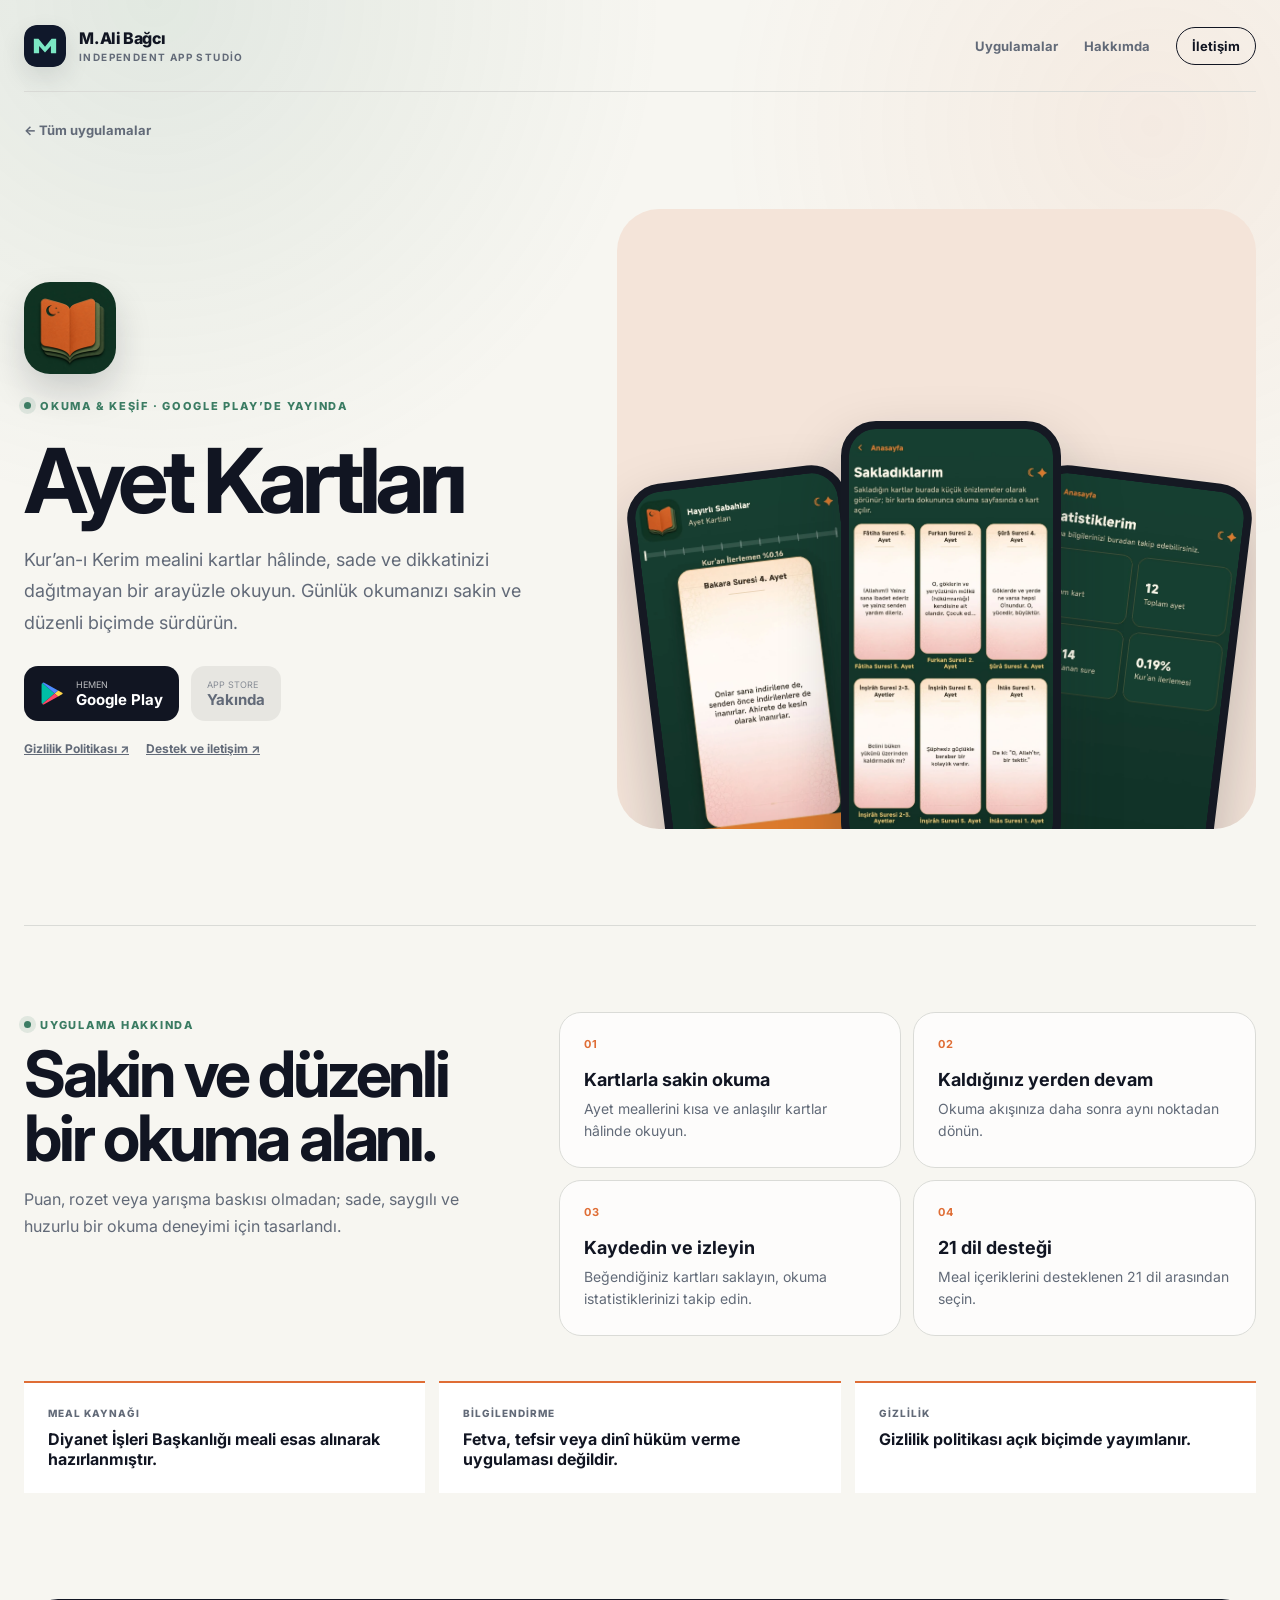
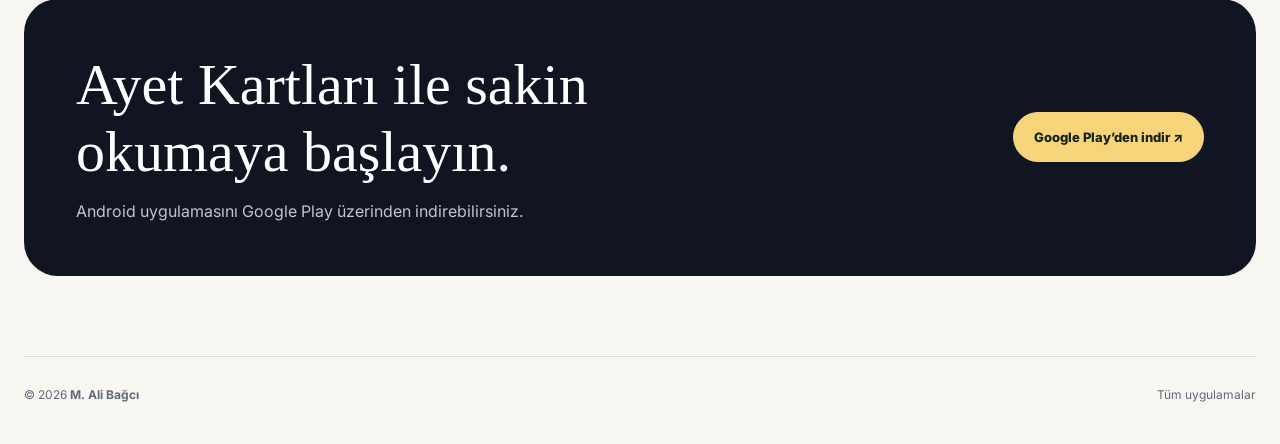
==== ayet-kartlari/index.html @ 19432510 "fix: display dream showcase as full-width panel" ====
<!doctype html>
<html lang="tr">
<head>
  <meta charset="utf-8">
  <meta name="viewport" content="width=device-width,initial-scale=1">
  <title>Ayet Kartları — M. Ali Bağcı</title>
  <meta name="description" content="Kur’an-ı Kerim mealini sade kartlarla okuyun; kaldığınız yerden devam edin, kartları kaydedin ve okuma istatistiklerinizi takip edin.">
  <meta name="theme-color" content="#f7f6f1">
  <link rel="canonical" href="https://malibag.github.io/ayet-kartlari/">
  <meta property="og:type" content="website"><meta property="og:locale" content="tr_TR">
  <meta property="og:title" content="Ayet Kartları — M. Ali Bağcı"><meta property="og:description" content="Kur’an-ı Kerim mealini sade kartlarla okuyun; kaldığınız yerden devam edin, kartları kaydedin ve okuma istatistiklerinizi takip edin.">
  <meta property="og:url" content="https://malibag.github.io/ayet-kartlari/"><meta property="og:image" content="https://malibag.github.io/assets/social/ayet-kartlari.jpg">
  <meta name="twitter:card" content="summary_large_image"><meta name="twitter:title" content="Ayet Kartları — M. Ali Bağcı">
  <meta name="twitter:description" content="Kur’an-ı Kerim mealini sade kartlarla okuyun; kaldığınız yerden devam edin, kartları kaydedin ve okuma istatistiklerinizi takip edin."><meta name="twitter:image" content="https://malibag.github.io/assets/social/ayet-kartlari.jpg">
  <link rel="icon" href="../assets/mark.svg" type="image/svg+xml">
  <link rel="preconnect" href="https://fonts.googleapis.com"><link rel="preconnect" href="https://fonts.gstatic.com" crossorigin>
  <link href="https://fonts.googleapis.com/css2?family=Inter:wght@400;500;600;700;800&display=swap" rel="stylesheet"><link rel="stylesheet" href="../style.css?v=3">
  <script type="application/ld+json">{"@context":"https://schema.org","@type":"SoftwareApplication","name":"Ayet Kartları","description":"Kur’an-ı Kerim mealini sade kartlarla okuyun; kaldığınız yerden devam edin, kartları kaydedin ve okuma istatistiklerinizi takip edin.","applicationCategory":"MobileApplication","operatingSystem":"Android","url":"https://malibag.github.io/ayet-kartlari/","image":"https://malibag.github.io/assets/social/ayet-kartlari.jpg","author":{"@type":"Person","name":"M. Ali Bağcı","email":"bagcimuhammetali@gmail.com"}}</script>
</head>
<body>
  <div class="shell">
    <header class="site-header"><a class="brand" href="../"><img src="../assets/mark.svg" alt="" width="42" height="42"><span>M. Ali Bağcı<small>Independent App Studio</small></span></a><nav class="site-nav" aria-label="Ana menü"><a href="../#uygulamalar">Uygulamalar</a><a href="../#hakkimda">Hakkımda</a><a class="nav-contact" href="mailto:bagcimuhammetali@gmail.com">İletişim</a></nav></header>
    <main class="detail-main">
      <a class="back-link" href="../">← Tüm uygulamalar</a>
      <section class="detail-hero" style="--accent:#df6d35">
        <div class="detail-copy-block">
          <img class="detail-icon" src="../assets/icons/ayet-kartlari.png" alt="Ayet Kartları uygulama simgesi" width="92" height="92">
          <span class="eyebrow" style="margin-top:25px">Okuma &amp; keşif · Google Play’de yayında</span>
          <h1>Ayet Kartları</h1><p class="detail-lead">Kur’an-ı Kerim mealini kartlar hâlinde, sade ve dikkatinizi dağıtmayan bir arayüzle okuyun. Günlük okumanızı sakin ve düzenli biçimde sürdürün.</p>
          <div class="store-row"><a class="store-badge" href="https://play.google.com/store/apps/details?id=com.ayetkartlari.app" target="_blank" rel="noopener" aria-label="Ayet Kartları uygulamasını Google Play’den indirin"><svg viewBox="0 0 32 32" aria-hidden="true"><path fill="#00bfa5" d="M3 2.7 18.7 16 3 29.3c-.6-.5-1-1.3-1-2.2V4.9c0-.9.4-1.7 1-2.2Z"/><path fill="#ffd44b" d="m18.7 16 4.5-3.8 5.1 2.9c1 .6 1 1.3 0 1.8l-5.1 2.9-4.5-3.8Z"/><path fill="#ff4867" d="M3 29.3 18.7 16l4.5 3.8L5.4 29.9c-.8.5-1.7.2-2.4-.6Z"/><path fill="#4e8cff" d="M3 2.7c.7-.8 1.6-1.1 2.4-.6l17.8 10.1-4.5 3.8L3 2.7Z"/></svg><span><small>HEMEN</small><strong>Google Play</strong></span></a><span class="store-badge disabled"><span><small>APP STORE</small><strong>Yakında</strong></span></span></div>
          <div class="detail-links"><a href="https://malibag.github.io/ayet-kartlari-gizlilik/">Gizlilik Politikası ↗</a><a href="mailto:bagcimuhammetali@gmail.com?subject=Ayet Kartları">Destek ve iletişim ↗</a></div>
        </div>
        <div class="detail-gallery" aria-label="Ayet Kartları uygulama ekranları"><figure class="phone"><img src="../assets/screenshots/ayet-kartlari/ana-sayfa.webp" alt="Ayet kartlarını keşfedin" width="610" height="1210" loading="eager"></figure><figure class="phone"><img src="../assets/screenshots/ayet-kartlari/sakladiklarim.webp" alt="Önemli kartları saklayın" width="610" height="1210" loading="lazy"></figure><figure class="phone"><img src="../assets/screenshots/ayet-kartlari/istatistiklerim.webp" alt="Okuma ilerlemenizi görün" width="610" height="1210" loading="lazy"></figure></div>
      </section>
      <section class="detail-section" style="--accent:#df6d35">
        <div class="detail-intro"><div><span class="eyebrow">Uygulama hakkında</span><h2>Sakin ve düzenli bir okuma alanı.</h2><p>Puan, rozet veya yarışma baskısı olmadan; sade, saygılı ve huzurlu bir okuma deneyimi için tasarlandı.</p></div><div class="feature-list"><article class="feature-item"><b>01</b><strong>Kartlarla sakin okuma</strong><p>Ayet meallerini kısa ve anlaşılır kartlar hâlinde okuyun.</p></article><article class="feature-item"><b>02</b><strong>Kaldığınız yerden devam</strong><p>Okuma akışınıza daha sonra aynı noktadan dönün.</p></article><article class="feature-item"><b>03</b><strong>Kaydedin ve izleyin</strong><p>Beğendiğiniz kartları saklayın, okuma istatistiklerinizi takip edin.</p></article><article class="feature-item"><b>04</b><strong>21 dil desteği</strong><p>Meal içeriklerini desteklenen 21 dil arasından seçin.</p></article></div></div>
        <div class="trust-grid"><article class="trust-card"><span>Meal kaynağı</span><strong>Diyanet İşleri Başkanlığı meali esas alınarak hazırlanmıştır.</strong></article><article class="trust-card"><span>Bilgilendirme</span><strong>Fetva, tefsir veya dinî hüküm verme uygulaması değildir.</strong></article><article class="trust-card"><span>Gizlilik</span><strong>Gizlilik politikası açık biçimde yayımlanır.</strong></article></div>
      </section>
      <section class="final-cta"><div><h2>Ayet Kartları ile sakin okumaya başlayın.</h2><p>Android uygulamasını Google Play üzerinden indirebilirsiniz.</p></div><a class="button light" href="https://play.google.com/store/apps/details?id=com.ayetkartlari.app" target="_blank" rel="noopener">Google Play’den indir ↗</a></section>
    </main>
    <footer class="footer"><span>© 2026 <strong>M. Ali Bağcı</strong></span><a href="../">Tüm uygulamalar</a></footer>
  </div>
</body>
</html>
---- style.css ----
:root {
  color-scheme: light;
  --ink: #111522;
  --muted: #626a78;
  --paper: #f7f6f1;
  --white: #fff;
  --line: #dadbd7;
  --mint: #3b7c63;
  --mint-soft: #e6f2ec;
  --orange: #df6d35;
  --shadow: 0 20px 55px rgba(23, 29, 40, .10);
}
* { box-sizing: border-box; }
html { scroll-behavior: smooth; }
body { margin: 0; min-height: 100vh; color: var(--ink); background: var(--paper); font-family: Inter, "Segoe UI", system-ui, sans-serif; }
body::before { content: ""; position: fixed; inset: 0; z-index: -2; pointer-events: none; background: radial-gradient(circle at 12% 0%, rgba(59,124,99,.11), transparent 32rem), radial-gradient(circle at 90% 14%, rgba(223,109,53,.08), transparent 27rem); }
a { color: inherit; }
img { max-width: 100%; display: block; }
.shell { width: min(1240px, calc(100% - 48px)); margin-inline: auto; }
.site-header { min-height: 92px; display: flex; align-items: center; justify-content: space-between; gap: 24px; border-bottom: 1px solid var(--line); }
.brand { display: inline-flex; align-items: center; gap: 13px; text-decoration: none; font-weight: 800; letter-spacing: -.025em; }
.brand img { width: 42px; height: 42px; border-radius: 13px; box-shadow: 0 10px 24px rgba(38,46,56,.12); }
.brand small { display: block; margin-top: 3px; color: var(--muted); font-size: 10px; font-weight: 700; letter-spacing: .14em; text-transform: uppercase; }
.site-nav { display: flex; align-items: center; gap: 26px; font-size: 13px; font-weight: 700; }
.site-nav a { color: var(--muted); text-decoration: none; transition: color .2s ease; }
.site-nav a:hover, .site-nav a:focus-visible { color: var(--ink); }
.nav-contact { padding: 10px 15px; color: var(--ink) !important; border: 1px solid var(--ink); border-radius: 999px; }
.eyebrow { display: inline-flex; align-items: center; gap: 9px; color: var(--mint); font-size: 11px; font-weight: 800; letter-spacing: .16em; text-transform: uppercase; }
.eyebrow::before { content: ""; width: 7px; height: 7px; border-radius: 50%; background: currentColor; box-shadow: 0 0 0 5px color-mix(in srgb, currentColor 12%, transparent); }
.hero { display: grid; grid-template-columns: 1fr .92fr; align-items: center; gap: 72px; padding: 88px 0 96px; }
.hero h1 { margin: 22px 0 24px; max-width: 760px; font-size: clamp(49px, 6.7vw, 92px); line-height: .96; letter-spacing: -.065em; }
.serif { font-family: Georgia, "Times New Roman", serif; font-weight: 400; font-style: italic; color: var(--mint); }
.hero-copy { max-width: 630px; margin: 0; color: var(--muted); font-size: clamp(17px, 1.65vw, 21px); line-height: 1.7; }
.hero-actions { display: flex; align-items: center; flex-wrap: wrap; gap: 13px; margin-top: 32px; }
.button { display: inline-flex; align-items: center; justify-content: center; gap: 9px; min-height: 50px; padding: 0 20px; border: 1px solid var(--ink); border-radius: 999px; background: var(--ink); color: #fff; text-decoration: none; font-size: 13px; font-weight: 800; transition: transform .2s ease, box-shadow .2s ease, background .2s ease; }
.button:hover { transform: translateY(-2px); box-shadow: 0 12px 25px rgba(17,21,34,.18); }
.button.secondary { background: transparent; color: var(--ink); }
.button.light { background: #f5d47a; color: #152218; border-color: #f5d47a; }
.hero-feature { position: relative; min-height: 580px; border-radius: 46px; overflow: hidden; background: linear-gradient(145deg, #f1e7d8, #dcebe3); box-shadow: var(--shadow); text-decoration: none; }
.feature-copy { position: absolute; inset: 34px 36px auto; z-index: 3; }
.feature-copy span { color: var(--orange); font-size: 11px; font-weight: 800; letter-spacing: .15em; text-transform: uppercase; }
.feature-copy strong { display: block; margin-top: 8px; font-family: Georgia, serif; font-size: 30px; font-weight: 400; }
.phone { position: absolute; margin: 0; overflow: hidden; border: 8px solid #151923; border-radius: 35px; background: #151923; box-shadow: 0 28px 60px rgba(18,26,32,.25); }
.phone img { width: 100%; height: 100%; object-fit: cover; border-radius: 26px; }
.hero-feature .phone.primary { width: 250px; aspect-ratio: 921 / 1829; right: 34px; bottom: -64px; transform: rotate(4deg); z-index: 2; }
.hero-feature .phone.secondary { width: 205px; aspect-ratio: 921 / 1829; left: 38px; bottom: -95px; transform: rotate(-6deg); opacity: .94; }
.section { padding: 92px 0; }
.section-head { display: grid; grid-template-columns: 1fr .8fr; align-items: end; gap: 50px; margin-bottom: 36px; }
.section-head h2 { margin: 10px 0 0; font-size: clamp(39px, 5vw, 65px); line-height: 1; letter-spacing: -.055em; }
.section-head p { margin: 0; color: var(--muted); line-height: 1.7; }
.app-grid { display: grid; grid-template-columns: repeat(2, minmax(0, 1fr)); gap: 22px; }
.app-card { --accent: var(--mint); position: relative; min-height: 440px; padding: 30px; overflow: hidden; border: 1px solid var(--line); border-radius: 32px; background: rgba(255,255,255,.78); box-shadow: 0 12px 34px rgba(23,29,40,.06); text-decoration: none; transition: transform .25s ease, box-shadow .25s ease, border-color .25s ease; }
.app-card:hover { transform: translateY(-5px); border-color: color-mix(in srgb, var(--accent) 42%, var(--line)); box-shadow: var(--shadow); }
.card-top { display: flex; justify-content: space-between; align-items: flex-start; gap: 18px; position: relative; z-index: 2; }
.card-icon { width: 78px; height: 78px; border-radius: 22px; object-fit: cover; box-shadow: 0 13px 28px rgba(25,32,42,.17); }
.status { display: inline-flex; align-items: center; gap: 7px; padding: 8px 11px; border: 1px solid var(--line); border-radius: 999px; color: var(--muted); background: rgba(255,255,255,.78); font-size: 10px; font-weight: 800; letter-spacing: .09em; text-transform: uppercase; }
.status::before { content: ""; width: 6px; height: 6px; border-radius: 50%; background: #4a9b72; }
.status.soon::before { background: #cc9c3c; box-shadow: 0 0 0 4px rgba(204,156,60,.12); }
.app-card h3 { position: relative; z-index: 2; max-width: 410px; margin: 30px 0 11px; font-size: clamp(29px, 3.2vw, 42px); line-height: 1.02; letter-spacing: -.045em; }
.app-card p { position: relative; z-index: 2; max-width: 430px; margin: 0; color: var(--muted); line-height: 1.65; }
.card-link { position: absolute; left: 30px; bottom: 29px; z-index: 3; font-size: 12px; font-weight: 800; letter-spacing: .08em; text-transform: uppercase; }
.card-visual { position: absolute; right: -28px; bottom: -70px; width: 220px; aspect-ratio: 610 / 1210; overflow: hidden; border: 7px solid #171b24; border-radius: 31px; background: #171b24; transform: rotate(4deg); box-shadow: 0 23px 43px rgba(22,27,37,.22); }
.card-visual img { width: 100%; height: 100%; object-fit: cover; border-radius: 23px; }
.card-english { --accent: #6283dd; background: linear-gradient(145deg, #f4f6ff, #fff); }
.card-ehliyet { --accent: #e26d2f; background: linear-gradient(145deg, #fff8ef, #fff); }
.card-kpss { --accent: #b48a3c; background: linear-gradient(145deg, #fbf7ec, #fff); }
.ruya-feature { position: relative; display: block; min-height: 650px; margin-top: 22px; padding: 42px; overflow: hidden; border-radius: 38px; color: #f7eedb; background: radial-gradient(circle at 82% 22%, rgba(205,163,80,.15), transparent 28rem), #081b12; box-shadow: 0 25px 70px rgba(9,25,17,.24); text-decoration: none; }
.ruya-feature::before { content: ""; position: absolute; inset: 18px; border: 1px solid rgba(213,178,105,.25); border-radius: 28px; pointer-events: none; }
.ruya-copy { position: relative; z-index: 3; max-width: 570px; }
.ruya-copy .eyebrow { color: #dfbc70; }
.ruya-copy h3 { margin: 24px 0 18px; font-family: Georgia, serif; font-size: clamp(45px, 6vw, 76px); font-weight: 400; line-height: .95; letter-spacing: -.045em; }
.ruya-copy p { color: #c8c4b9; font-size: 18px; line-height: 1.7; }
.ruya-copy .status { margin: 8px 0 24px; color: #e7d7b8; border-color: rgba(224,188,112,.28); background: rgba(255,255,255,.04); }
.ruya-phones { position: absolute; inset: auto 30px -115px auto; width: 48%; height: 590px; }
.ruya-phones .phone { width: 230px; aspect-ratio: 610 / 1210; border-color: #caa759; background: #0a1710; }
.ruya-phones .one { right: 0; bottom: 0; transform: rotate(4deg); z-index: 2; }
.ruya-phones .two { right: 185px; bottom: -30px; transform: rotate(-5deg); }
.studio { display: grid; grid-template-columns: 1.1fr .9fr; gap: 70px; align-items: center; margin: 92px 0; padding: 58px; border-top: 1px solid var(--line); border-bottom: 1px solid var(--line); }
.studio h2 { margin: 12px 0 18px; font-size: clamp(38px, 5vw, 63px); line-height: 1; letter-spacing: -.05em; }
.studio p { color: var(--muted); line-height: 1.7; }
.contact-list { display: grid; gap: 10px; }
.contact-list a { display: flex; justify-content: space-between; align-items: center; padding: 18px 0; border-bottom: 1px solid var(--line); text-decoration: none; font-weight: 700; }
.contact-list a span { color: var(--muted); font-size: 12px; }
.footer { display: flex; justify-content: space-between; gap: 24px; padding: 30px 0 42px; border-top: 1px solid var(--line); color: var(--muted); font-size: 12px; }
.footer a { text-decoration: none; }
.detail-main { padding-bottom: 80px; }
.back-link { display: inline-block; margin-top: 30px; color: var(--muted); text-decoration: none; font-size: 13px; font-weight: 700; }
.detail-hero { --accent: var(--mint); display: grid; grid-template-columns: .9fr 1.1fr; gap: 70px; align-items: center; padding: 70px 0 96px; }
.detail-icon { width: 92px; height: 92px; border-radius: 26px; object-fit: cover; box-shadow: 0 18px 35px rgba(25,32,42,.17); }
.detail-hero h1 { margin: 25px 0 20px; font-size: clamp(52px, 7vw, 92px); line-height: .95; letter-spacing: -.065em; }
.detail-lead { margin: 0; color: var(--muted); font-size: 18px; line-height: 1.75; }
.store-row { display: flex; flex-wrap: wrap; gap: 12px; margin-top: 28px; }
.store-badge { display: inline-flex; align-items: center; gap: 11px; min-height: 55px; padding: 8px 16px; border-radius: 14px; background: var(--ink); color: #fff; text-decoration: none; }
.store-badge svg { width: 25px; height: 25px; }
.store-badge small { display: block; font-size: 9px; opacity: .72; }
.store-badge strong { display: block; font-size: 15px; }
.store-badge.disabled { color: var(--muted); background: #e7e6e1; }
.detail-links { display: flex; flex-wrap: wrap; gap: 17px; margin-top: 20px; }
.detail-links a { color: var(--muted); font-size: 12px; font-weight: 700; }
.detail-gallery { position: relative; min-height: 620px; overflow: hidden; border-radius: 42px; background: color-mix(in srgb, var(--accent) 13%, #f7f6f1); }
.detail-gallery .phone { width: 220px; aspect-ratio: 610 / 1210; }
.detail-gallery .phone:nth-child(1) { left: 5%; bottom: -80px; transform: rotate(-7deg); }
.detail-gallery .phone:nth-child(2) { left: 35%; bottom: -28px; z-index: 2; }
.detail-gallery .phone:nth-child(3) { right: 4%; bottom: -80px; transform: rotate(7deg); }
.detail-section { padding: 86px 0; border-top: 1px solid var(--line); }
.detail-intro { display: grid; grid-template-columns: .8fr 1.2fr; gap: 70px; }
.detail-intro h2 { margin: 10px 0 0; font-size: clamp(39px, 5vw, 66px); line-height: 1; letter-spacing: -.05em; }
.detail-intro > div > p { color: var(--muted); line-height: 1.7; }
.feature-list { display: grid; grid-template-columns: repeat(2, 1fr); gap: 12px; }
.feature-item { padding: 24px; border: 1px solid var(--line); border-radius: 22px; background: rgba(255,255,255,.7); }
.feature-item b { display: block; margin-bottom: 18px; color: var(--accent); font-size: 11px; letter-spacing: .1em; }
.feature-item strong { display: block; font-size: 18px; }
.feature-item p { margin: 8px 0 0; color: var(--muted); font-size: 14px; line-height: 1.6; }
.trust-grid { display: grid; grid-template-columns: repeat(3, 1fr); gap: 14px; margin-top: 45px; }
.trust-card { padding: 24px; border-top: 2px solid var(--accent); background: #fff; }
.trust-card span { display: block; color: var(--muted); font-size: 10px; font-weight: 800; letter-spacing: .1em; text-transform: uppercase; }
.trust-card strong { display: block; margin-top: 10px; font-size: 16px; }
.trust-card p { margin: 8px 0 0; color: var(--muted); font-size: 13px; line-height: 1.55; }
.final-cta { display: grid; grid-template-columns: 1fr auto; align-items: center; gap: 35px; margin-top: 20px; padding: 52px; border-radius: 34px; background: var(--ink); color: #fff; }
.final-cta h2 { margin: 0; max-width: 700px; font-family: Georgia, serif; font-size: clamp(35px, 5vw, 58px); font-weight: 400; }
.final-cta p { margin: 13px 0 0; max-width: 660px; color: #bfc4cf; line-height: 1.65; }
.ruya-page .detail-gallery { background: radial-gradient(circle at 50% 30%, rgba(207,168,85,.18), transparent 25rem), #081b12; }
.ruya-page .detail-gallery .phone { border-color: #c7a65a; }
.not-found { min-height: calc(100vh - 180px); display: grid; place-items: center; text-align: center; padding: 80px 20px; }
.not-found strong { color: var(--mint); font-family: Georgia, serif; font-size: clamp(80px, 18vw, 210px); font-weight: 400; line-height: .8; }
.not-found h1 { margin: 28px 0 12px; font-size: clamp(36px, 5vw, 60px); letter-spacing: -.05em; }
.not-found p { color: var(--muted); }
:focus-visible { outline: 3px solid color-mix(in srgb, var(--mint) 65%, white); outline-offset: 4px; }
@media (max-width: 980px) {
  .site-nav a:not(.nav-contact) { display: none; }
  .hero, .detail-hero { grid-template-columns: 1fr; gap: 48px; }
  .hero { padding-top: 64px; }
  .hero-feature { min-height: 530px; }
  .section-head, .studio, .detail-intro { grid-template-columns: 1fr; gap: 28px; }
  .ruya-feature { padding: 36px; padding-bottom: 555px; }
  .ruya-phones { width: 90%; right: 5%; }
  .detail-copy-block { max-width: 720px; }
}
@media (max-width: 700px) {
  .shell { width: min(100% - 28px, 1240px); }
  .site-header { min-height: 76px; }
  .brand img { width: 36px; height: 36px; }
  .nav-contact { padding: 8px 12px; font-size: 11px; }
  .hero { padding: 52px 0 65px; }
  .hero h1 { font-size: 52px; }
  .hero-feature { min-height: 450px; border-radius: 30px; }
  .feature-copy { inset: 25px 24px auto; }
  .feature-copy strong { font-size: 24px; }
  .hero-feature .phone.primary { width: 190px; right: 18px; }
  .hero-feature .phone.secondary { width: 155px; left: 18px; }
  .section { padding: 66px 0; }
  .section-head { margin-bottom: 26px; }
  .app-grid { grid-template-columns: 1fr; }
  .app-card { min-height: 420px; padding: 24px; border-radius: 26px; }
  .card-link { left: 24px; bottom: 24px; }
  .card-visual { width: 175px; }
  .ruya-feature { min-height: 930px; padding: 29px; padding-bottom: 570px; border-radius: 28px; }
  .ruya-copy p { font-size: 16px; }
  .ruya-phones { height: 530px; }
  .ruya-phones .phone { width: 195px; }
  .ruya-phones .two { right: calc(50% - 10px); }
  .studio { margin: 65px 0; padding: 42px 0; }
  .footer { flex-direction: column; }
  .detail-hero { padding: 50px 0 70px; }
  .detail-hero h1 { font-size: 53px; }
  .detail-gallery { min-height: 490px; border-radius: 28px; }
  .detail-gallery .phone { width: 175px; border-width: 6px; border-radius: 27px; }
  .detail-gallery .phone:nth-child(1) { left: -5%; }
  .detail-gallery .phone:nth-child(2) { left: calc(50% - 88px); }
  .detail-gallery .phone:nth-child(3) { right: -5%; }
  .detail-section { padding: 65px 0; }
  .feature-list, .trust-grid { grid-template-columns: 1fr; }
  .final-cta { grid-template-columns: 1fr; padding: 34px 26px; border-radius: 26px; }
}
@media (prefers-reduced-motion: reduce) {
  html { scroll-behavior: auto; }
  *, *::before, *::after { transition-duration: .01ms !important; animation-duration: .01ms !important; }
}
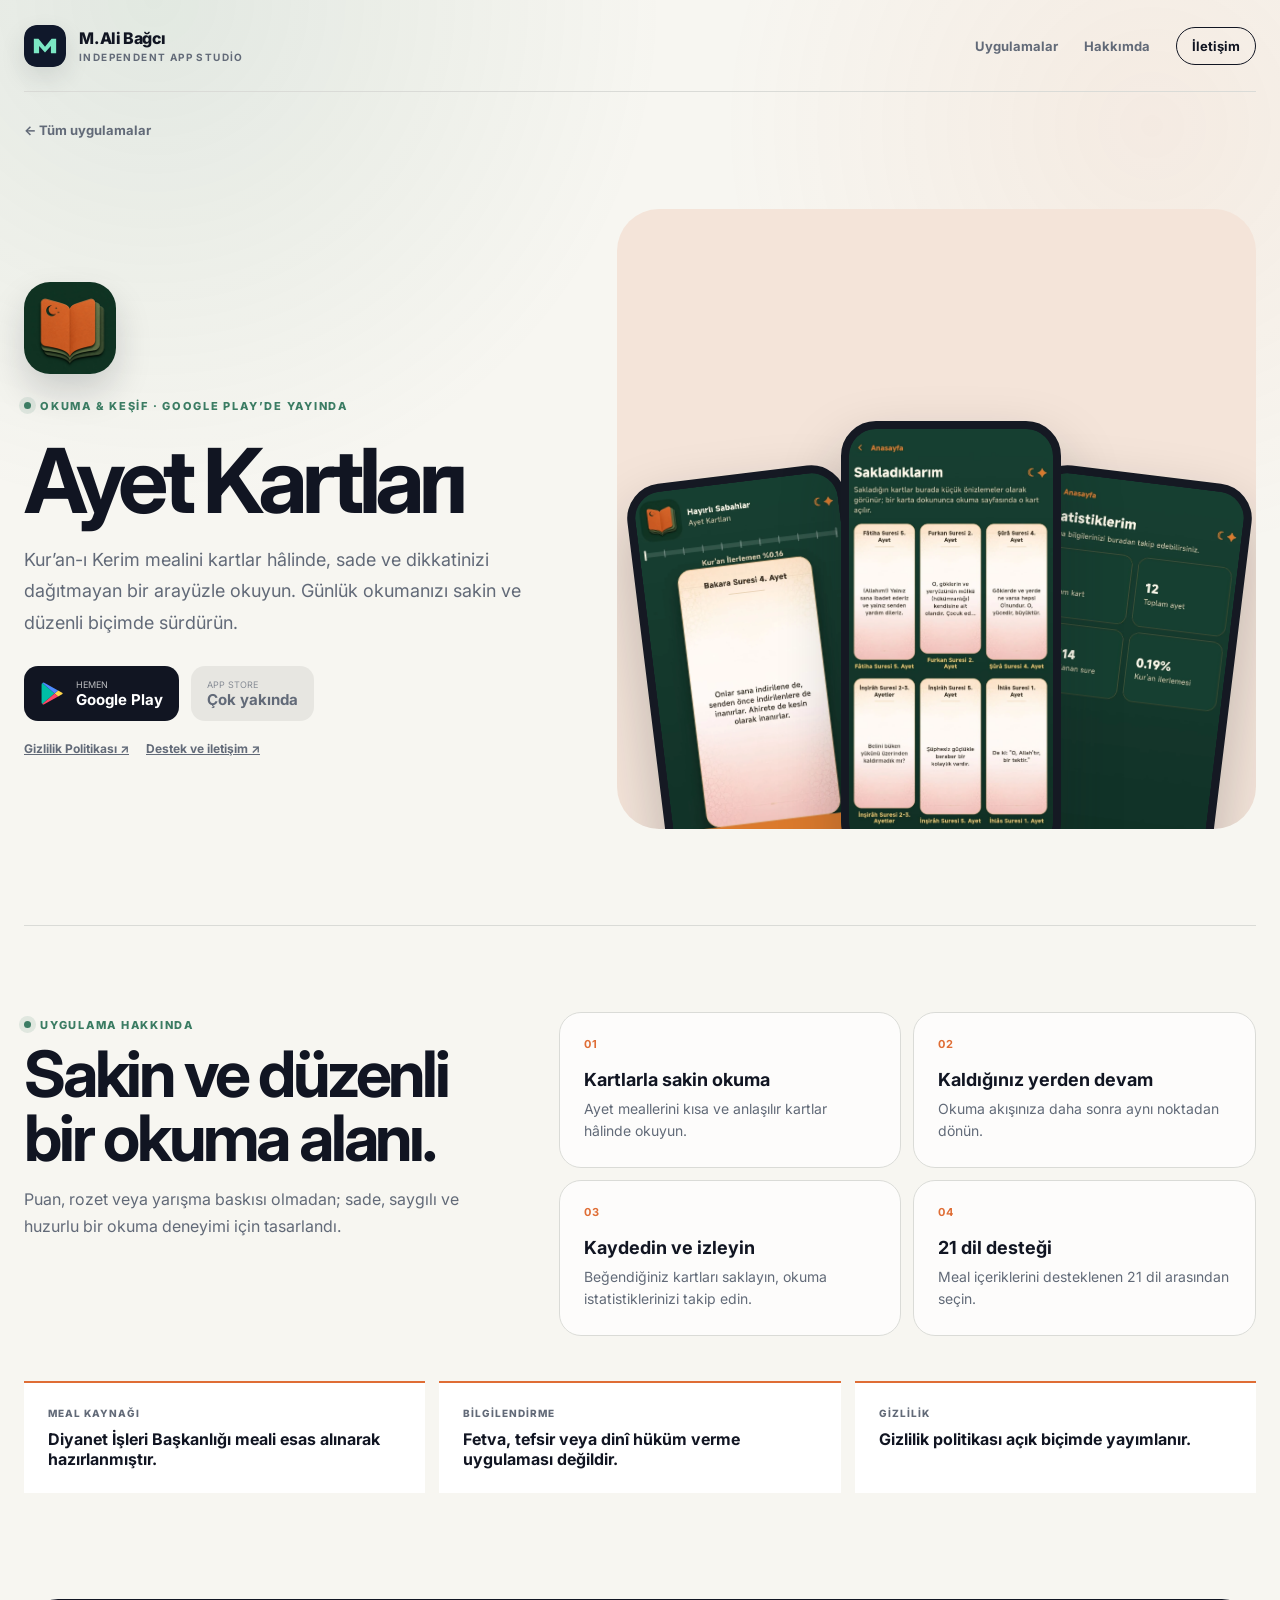
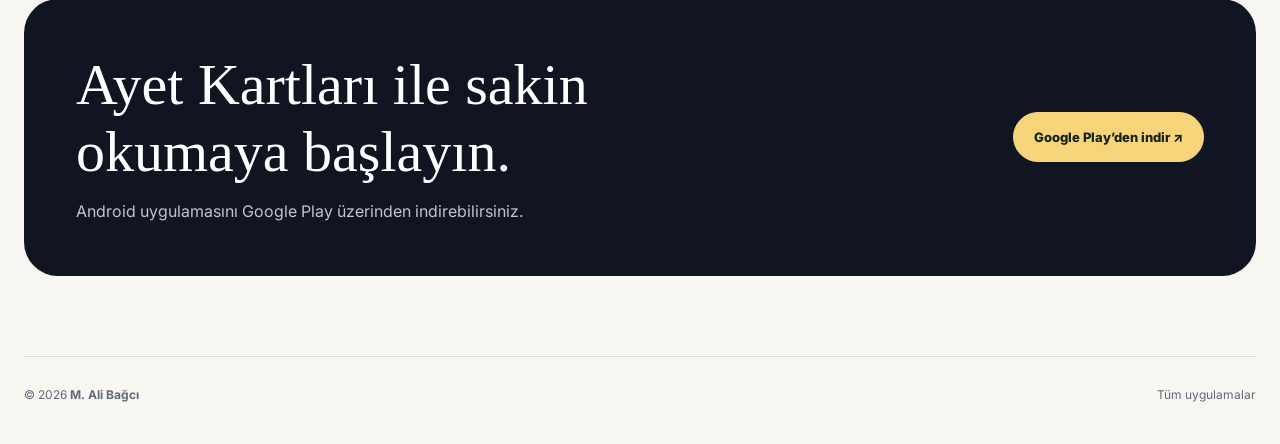
==== commit b6e62cf6: "feat: prioritize Ruya and announce App Store releases" ====
--- a/ayet-kartlari/index.html
+++ b/ayet-kartlari/index.html
@@ -14,7 +14,7 @@
   <meta name="twitter:description" content="Kur’an-ı Kerim mealini sade kartlarla okuyun; kaldığınız yerden devam edin, kartları kaydedin ve okuma istatistiklerinizi takip edin."><meta name="twitter:image" content="https://malibag.github.io/assets/social/ayet-kartlari.jpg">
   <link rel="icon" href="../assets/mark.svg" type="image/svg+xml">
   <link rel="preconnect" href="https://fonts.googleapis.com"><link rel="preconnect" href="https://fonts.gstatic.com" crossorigin>
-  <link href="https://fonts.googleapis.com/css2?family=Inter:wght@400;500;600;700;800&display=swap" rel="stylesheet"><link rel="stylesheet" href="../style.css?v=3">
+  <link href="https://fonts.googleapis.com/css2?family=Inter:wght@400;500;600;700;800&display=swap" rel="stylesheet"><link rel="stylesheet" href="../style.css?v=4">
   <script type="application/ld+json">{"@context":"https://schema.org","@type":"SoftwareApplication","name":"Ayet Kartları","description":"Kur’an-ı Kerim mealini sade kartlarla okuyun; kaldığınız yerden devam edin, kartları kaydedin ve okuma istatistiklerinizi takip edin.","applicationCategory":"MobileApplication","operatingSystem":"Android","url":"https://malibag.github.io/ayet-kartlari/","image":"https://malibag.github.io/assets/social/ayet-kartlari.jpg","author":{"@type":"Person","name":"M. Ali Bağcı","email":"bagcimuhammetali@gmail.com"}}</script>
 </head>
 <body>
@@ -27,7 +27,7 @@
           <img class="detail-icon" src="../assets/icons/ayet-kartlari.png" alt="Ayet Kartları uygulama simgesi" width="92" height="92">
           <span class="eyebrow" style="margin-top:25px">Okuma &amp; keşif · Google Play’de yayında</span>
           <h1>Ayet Kartları</h1><p class="detail-lead">Kur’an-ı Kerim mealini kartlar hâlinde, sade ve dikkatinizi dağıtmayan bir arayüzle okuyun. Günlük okumanızı sakin ve düzenli biçimde sürdürün.</p>
-          <div class="store-row"><a class="store-badge" href="https://play.google.com/store/apps/details?id=com.ayetkartlari.app" target="_blank" rel="noopener" aria-label="Ayet Kartları uygulamasını Google Play’den indirin"><svg viewBox="0 0 32 32" aria-hidden="true"><path fill="#00bfa5" d="M3 2.7 18.7 16 3 29.3c-.6-.5-1-1.3-1-2.2V4.9c0-.9.4-1.7 1-2.2Z"/><path fill="#ffd44b" d="m18.7 16 4.5-3.8 5.1 2.9c1 .6 1 1.3 0 1.8l-5.1 2.9-4.5-3.8Z"/><path fill="#ff4867" d="M3 29.3 18.7 16l4.5 3.8L5.4 29.9c-.8.5-1.7.2-2.4-.6Z"/><path fill="#4e8cff" d="M3 2.7c.7-.8 1.6-1.1 2.4-.6l17.8 10.1-4.5 3.8L3 2.7Z"/></svg><span><small>HEMEN</small><strong>Google Play</strong></span></a><span class="store-badge disabled"><span><small>APP STORE</small><strong>Yakında</strong></span></span></div>
+          <div class="store-row"><a class="store-badge" href="https://play.google.com/store/apps/details?id=com.ayetkartlari.app" target="_blank" rel="noopener" aria-label="Ayet Kartları uygulamasını Google Play’den indirin"><svg viewBox="0 0 32 32" aria-hidden="true"><path fill="#00bfa5" d="M3 2.7 18.7 16 3 29.3c-.6-.5-1-1.3-1-2.2V4.9c0-.9.4-1.7 1-2.2Z"/><path fill="#ffd44b" d="m18.7 16 4.5-3.8 5.1 2.9c1 .6 1 1.3 0 1.8l-5.1 2.9-4.5-3.8Z"/><path fill="#ff4867" d="M3 29.3 18.7 16l4.5 3.8L5.4 29.9c-.8.5-1.7.2-2.4-.6Z"/><path fill="#4e8cff" d="M3 2.7c.7-.8 1.6-1.1 2.4-.6l17.8 10.1-4.5 3.8L3 2.7Z"/></svg><span><small>HEMEN</small><strong>Google Play</strong></span></a><span class="store-badge disabled"><span><small>APP STORE</small><strong>Çok yakında</strong></span></span></div>
           <div class="detail-links"><a href="https://malibag.github.io/ayet-kartlari-gizlilik/">Gizlilik Politikası ↗</a><a href="mailto:bagcimuhammetali@gmail.com?subject=Ayet Kartları">Destek ve iletişim ↗</a></div>
         </div>
         <div class="detail-gallery" aria-label="Ayet Kartları uygulama ekranları"><figure class="phone"><img src="../assets/screenshots/ayet-kartlari/ana-sayfa.webp" alt="Ayet kartlarını keşfedin" width="610" height="1210" loading="eager"></figure><figure class="phone"><img src="../assets/screenshots/ayet-kartlari/sakladiklarim.webp" alt="Önemli kartları saklayın" width="610" height="1210" loading="lazy"></figure><figure class="phone"><img src="../assets/screenshots/ayet-kartlari/istatistiklerim.webp" alt="Okuma ilerlemenizi görün" width="610" height="1210" loading="lazy"></figure></div>
--- a/style.css
+++ b/style.css
@@ -48,7 +48,7 @@
 .section-head { display: grid; grid-template-columns: 1fr .8fr; align-items: end; gap: 50px; margin-bottom: 36px; }
 .section-head h2 { margin: 10px 0 0; font-size: clamp(39px, 5vw, 65px); line-height: 1; letter-spacing: -.055em; }
 .section-head p { margin: 0; color: var(--muted); line-height: 1.7; }
-.app-grid { display: grid; grid-template-columns: repeat(2, minmax(0, 1fr)); gap: 22px; }
+.app-grid { display: grid; grid-template-columns: repeat(2, minmax(0, 1fr)); gap: 22px; margin-top: 22px; }
 .app-card { --accent: var(--mint); position: relative; min-height: 440px; padding: 30px; overflow: hidden; border: 1px solid var(--line); border-radius: 32px; background: rgba(255,255,255,.78); box-shadow: 0 12px 34px rgba(23,29,40,.06); text-decoration: none; transition: transform .25s ease, box-shadow .25s ease, border-color .25s ease; }
 .app-card:hover { transform: translateY(-5px); border-color: color-mix(in srgb, var(--accent) 42%, var(--line)); box-shadow: var(--shadow); }
 .card-top { display: flex; justify-content: space-between; align-items: flex-start; gap: 18px; position: relative; z-index: 2; }
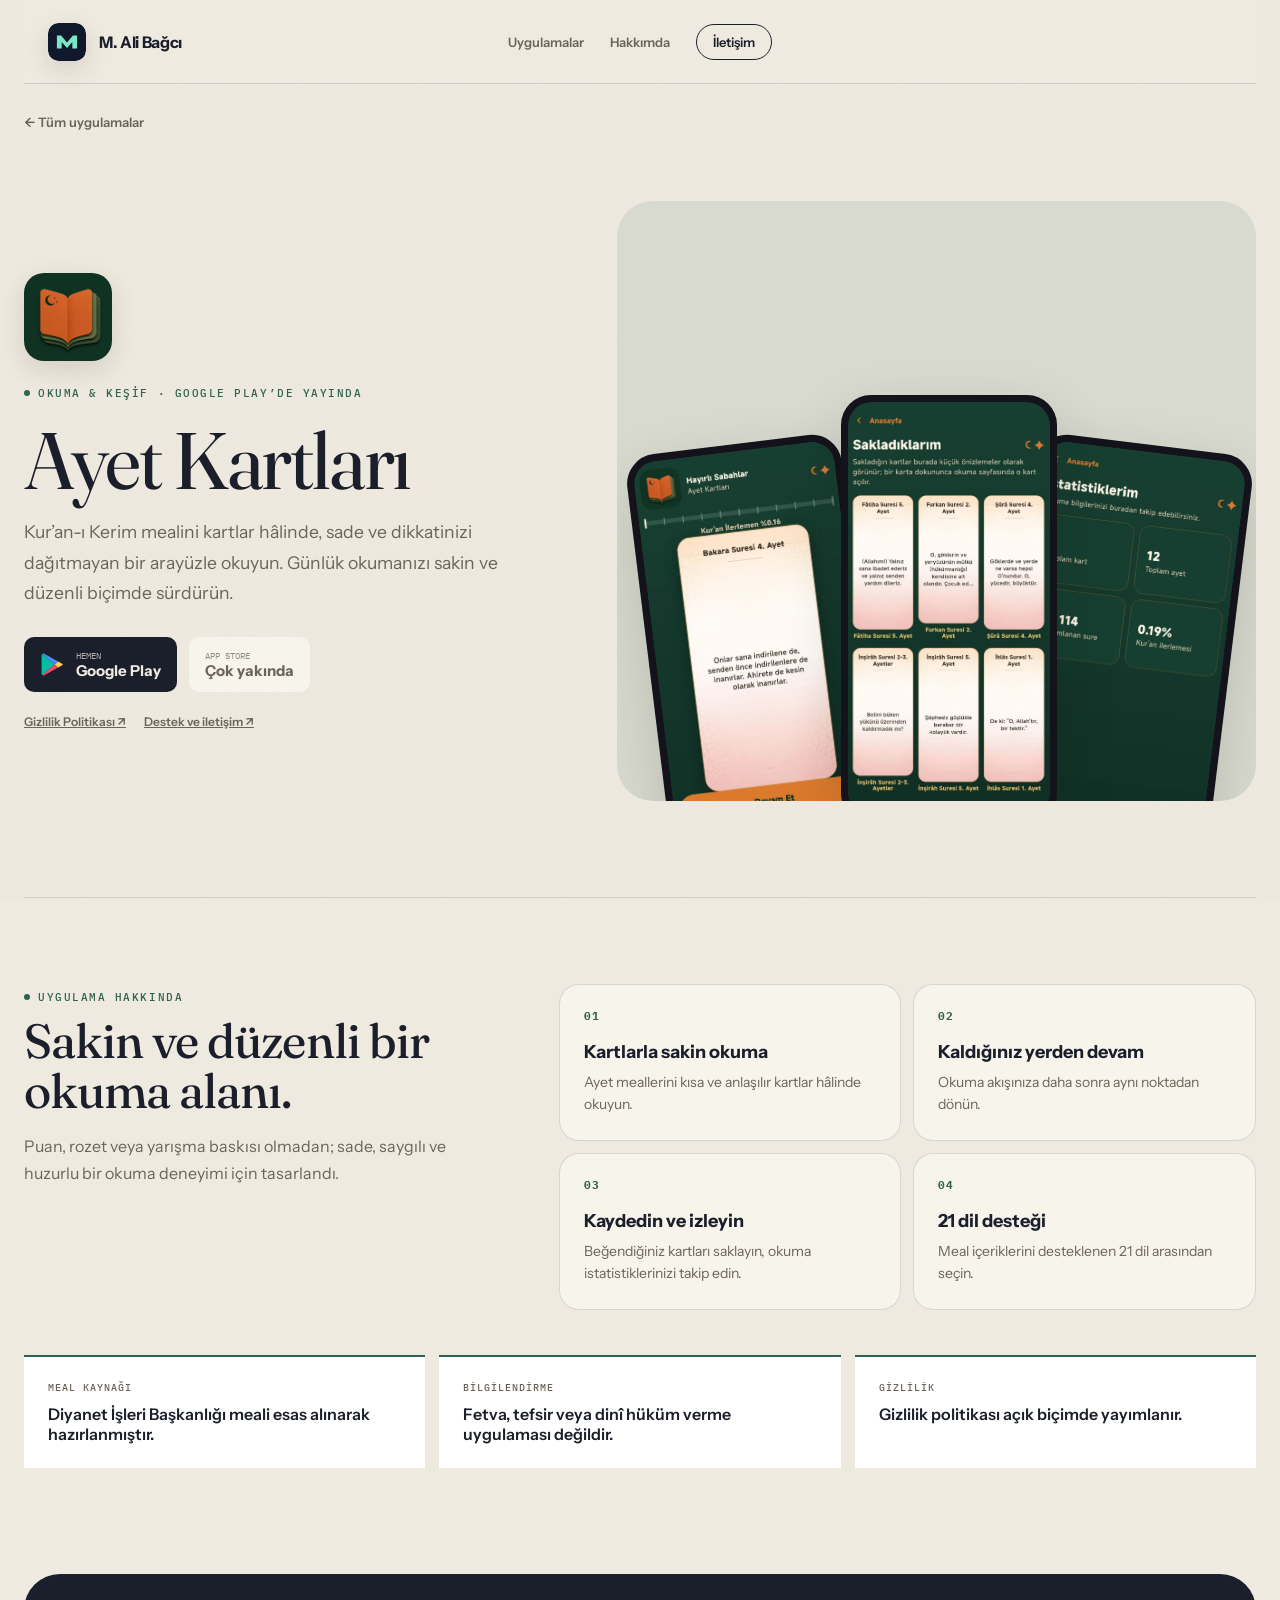
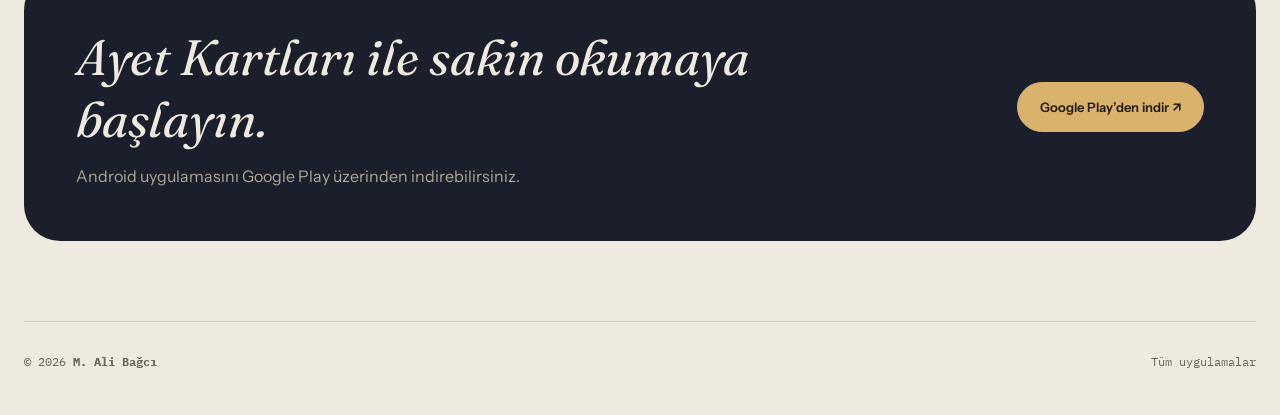
==== commit 8dbfc866: "feat: update portfolio site" ====
--- a/ayet-kartlari/index.html
+++ b/ayet-kartlari/index.html
@@ -1,44 +1,44 @@
-<!doctype html>
-<html lang="tr">
-<head>
-  <meta charset="utf-8">
-  <meta name="viewport" content="width=device-width,initial-scale=1">
-  <title>Ayet Kartları — M. Ali Bağcı</title>
-  <meta name="description" content="Kur’an-ı Kerim mealini sade kartlarla okuyun; kaldığınız yerden devam edin, kartları kaydedin ve okuma istatistiklerinizi takip edin.">
-  <meta name="theme-color" content="#f7f6f1">
-  <link rel="canonical" href="https://malibag.github.io/ayet-kartlari/">
-  <meta property="og:type" content="website"><meta property="og:locale" content="tr_TR">
-  <meta property="og:title" content="Ayet Kartları — M. Ali Bağcı"><meta property="og:description" content="Kur’an-ı Kerim mealini sade kartlarla okuyun; kaldığınız yerden devam edin, kartları kaydedin ve okuma istatistiklerinizi takip edin.">
-  <meta property="og:url" content="https://malibag.github.io/ayet-kartlari/"><meta property="og:image" content="https://malibag.github.io/assets/social/ayet-kartlari.jpg">
-  <meta name="twitter:card" content="summary_large_image"><meta name="twitter:title" content="Ayet Kartları — M. Ali Bağcı">
-  <meta name="twitter:description" content="Kur’an-ı Kerim mealini sade kartlarla okuyun; kaldığınız yerden devam edin, kartları kaydedin ve okuma istatistiklerinizi takip edin."><meta name="twitter:image" content="https://malibag.github.io/assets/social/ayet-kartlari.jpg">
-  <link rel="icon" href="../assets/mark.svg" type="image/svg+xml">
-  <link rel="preconnect" href="https://fonts.googleapis.com"><link rel="preconnect" href="https://fonts.gstatic.com" crossorigin>
-  <link href="https://fonts.googleapis.com/css2?family=Inter:wght@400;500;600;700;800&display=swap" rel="stylesheet"><link rel="stylesheet" href="../style.css?v=4">
-  <script type="application/ld+json">{"@context":"https://schema.org","@type":"SoftwareApplication","name":"Ayet Kartları","description":"Kur’an-ı Kerim mealini sade kartlarla okuyun; kaldığınız yerden devam edin, kartları kaydedin ve okuma istatistiklerinizi takip edin.","applicationCategory":"MobileApplication","operatingSystem":"Android","url":"https://malibag.github.io/ayet-kartlari/","image":"https://malibag.github.io/assets/social/ayet-kartlari.jpg","author":{"@type":"Person","name":"M. Ali Bağcı","email":"bagcimuhammetali@gmail.com"}}</script>
-</head>
-<body>
-  <div class="shell">
-    <header class="site-header"><a class="brand" href="../"><img src="../assets/mark.svg" alt="" width="42" height="42"><span>M. Ali Bağcı<small>Independent App Studio</small></span></a><nav class="site-nav" aria-label="Ana menü"><a href="../#uygulamalar">Uygulamalar</a><a href="../#hakkimda">Hakkımda</a><a class="nav-contact" href="mailto:bagcimuhammetali@gmail.com">İletişim</a></nav></header>
-    <main class="detail-main">
-      <a class="back-link" href="../">← Tüm uygulamalar</a>
-      <section class="detail-hero" style="--accent:#df6d35">
-        <div class="detail-copy-block">
-          <img class="detail-icon" src="../assets/icons/ayet-kartlari.png" alt="Ayet Kartları uygulama simgesi" width="92" height="92">
-          <span class="eyebrow" style="margin-top:25px">Okuma &amp; keşif · Google Play’de yayında</span>
-          <h1>Ayet Kartları</h1><p class="detail-lead">Kur’an-ı Kerim mealini kartlar hâlinde, sade ve dikkatinizi dağıtmayan bir arayüzle okuyun. Günlük okumanızı sakin ve düzenli biçimde sürdürün.</p>
-          <div class="store-row"><a class="store-badge" href="https://play.google.com/store/apps/details?id=com.ayetkartlari.app" target="_blank" rel="noopener" aria-label="Ayet Kartları uygulamasını Google Play’den indirin"><svg viewBox="0 0 32 32" aria-hidden="true"><path fill="#00bfa5" d="M3 2.7 18.7 16 3 29.3c-.6-.5-1-1.3-1-2.2V4.9c0-.9.4-1.7 1-2.2Z"/><path fill="#ffd44b" d="m18.7 16 4.5-3.8 5.1 2.9c1 .6 1 1.3 0 1.8l-5.1 2.9-4.5-3.8Z"/><path fill="#ff4867" d="M3 29.3 18.7 16l4.5 3.8L5.4 29.9c-.8.5-1.7.2-2.4-.6Z"/><path fill="#4e8cff" d="M3 2.7c.7-.8 1.6-1.1 2.4-.6l17.8 10.1-4.5 3.8L3 2.7Z"/></svg><span><small>HEMEN</small><strong>Google Play</strong></span></a><span class="store-badge disabled"><span><small>APP STORE</small><strong>Çok yakında</strong></span></span></div>
-          <div class="detail-links"><a href="https://malibag.github.io/ayet-kartlari-gizlilik/">Gizlilik Politikası ↗</a><a href="mailto:bagcimuhammetali@gmail.com?subject=Ayet Kartları">Destek ve iletişim ↗</a></div>
-        </div>
-        <div class="detail-gallery" aria-label="Ayet Kartları uygulama ekranları"><figure class="phone"><img src="../assets/screenshots/ayet-kartlari/ana-sayfa.webp" alt="Ayet kartlarını keşfedin" width="610" height="1210" loading="eager"></figure><figure class="phone"><img src="../assets/screenshots/ayet-kartlari/sakladiklarim.webp" alt="Önemli kartları saklayın" width="610" height="1210" loading="lazy"></figure><figure class="phone"><img src="../assets/screenshots/ayet-kartlari/istatistiklerim.webp" alt="Okuma ilerlemenizi görün" width="610" height="1210" loading="lazy"></figure></div>
-      </section>
-      <section class="detail-section" style="--accent:#df6d35">
-        <div class="detail-intro"><div><span class="eyebrow">Uygulama hakkında</span><h2>Sakin ve düzenli bir okuma alanı.</h2><p>Puan, rozet veya yarışma baskısı olmadan; sade, saygılı ve huzurlu bir okuma deneyimi için tasarlandı.</p></div><div class="feature-list"><article class="feature-item"><b>01</b><strong>Kartlarla sakin okuma</strong><p>Ayet meallerini kısa ve anlaşılır kartlar hâlinde okuyun.</p></article><article class="feature-item"><b>02</b><strong>Kaldığınız yerden devam</strong><p>Okuma akışınıza daha sonra aynı noktadan dönün.</p></article><article class="feature-item"><b>03</b><strong>Kaydedin ve izleyin</strong><p>Beğendiğiniz kartları saklayın, okuma istatistiklerinizi takip edin.</p></article><article class="feature-item"><b>04</b><strong>21 dil desteği</strong><p>Meal içeriklerini desteklenen 21 dil arasından seçin.</p></article></div></div>
-        <div class="trust-grid"><article class="trust-card"><span>Meal kaynağı</span><strong>Diyanet İşleri Başkanlığı meali esas alınarak hazırlanmıştır.</strong></article><article class="trust-card"><span>Bilgilendirme</span><strong>Fetva, tefsir veya dinî hüküm verme uygulaması değildir.</strong></article><article class="trust-card"><span>Gizlilik</span><strong>Gizlilik politikası açık biçimde yayımlanır.</strong></article></div>
-      </section>
-      <section class="final-cta"><div><h2>Ayet Kartları ile sakin okumaya başlayın.</h2><p>Android uygulamasını Google Play üzerinden indirebilirsiniz.</p></div><a class="button light" href="https://play.google.com/store/apps/details?id=com.ayetkartlari.app" target="_blank" rel="noopener">Google Play’den indir ↗</a></section>
-    </main>
-    <footer class="footer"><span>© 2026 <strong>M. Ali Bağcı</strong></span><a href="../">Tüm uygulamalar</a></footer>
-  </div>
-</body>
+<!doctype html>
+<html lang="tr">
+<head>
+  <meta charset="utf-8">
+  <meta name="viewport" content="width=device-width,initial-scale=1">
+  <title>Ayet Kartları — M. Ali Bağcı</title>
+  <meta name="description" content="Kur’an-ı Kerim mealini sade kartlarla okuyun; kaldığınız yerden devam edin, kartları kaydedin ve okuma istatistiklerinizi takip edin.">
+  <meta name="theme-color" content="#efeae0">
+  <link rel="canonical" href="https://malibag.github.io/ayet-kartlari/">
+  <meta property="og:type" content="website"><meta property="og:locale" content="tr_TR">
+  <meta property="og:title" content="Ayet Kartları — M. Ali Bağcı"><meta property="og:description" content="Kur’an-ı Kerim mealini sade kartlarla okuyun; kaldığınız yerden devam edin, kartları kaydedin ve okuma istatistiklerinizi takip edin.">
+  <meta property="og:url" content="https://malibag.github.io/ayet-kartlari/"><meta property="og:image" content="https://malibag.github.io/assets/social/ayet-kartlari.jpg">
+  <meta name="twitter:card" content="summary_large_image"><meta name="twitter:title" content="Ayet Kartları — M. Ali Bağcı">
+  <meta name="twitter:description" content="Kur’an-ı Kerim mealini sade kartlarla okuyun; kaldığınız yerden devam edin, kartları kaydedin ve okuma istatistiklerinizi takip edin."><meta name="twitter:image" content="https://malibag.github.io/assets/social/ayet-kartlari.jpg">
+  <link rel="icon" href="../assets/mark.svg" type="image/svg+xml">
+  <link rel="preconnect" href="https://fonts.googleapis.com"><link rel="preconnect" href="https://fonts.gstatic.com" crossorigin>
+  <link href="https://fonts.googleapis.com/css2?family=Fraunces:ital,opsz,wght@0,9..144,340;0,9..144,400;0,9..144,440;0,9..144,500;1,9..144,380;1,9..144,400&family=Instrument+Sans:wght@400;500;600;700&family=IBM+Plex+Mono:wght@400;500&display=swap" rel="stylesheet"><link rel="stylesheet" href="../style.css?v=5">
+  <script type="application/ld+json">{"@context":"https://schema.org","@type":"SoftwareApplication","name":"Ayet Kartları","description":"Kur’an-ı Kerim mealini sade kartlarla okuyun; kaldığınız yerden devam edin, kartları kaydedin ve okuma istatistiklerinizi takip edin.","applicationCategory":"MobileApplication","operatingSystem":"Android","url":"https://malibag.github.io/ayet-kartlari/","image":"https://malibag.github.io/assets/social/ayet-kartlari.jpg","author":{"@type":"Person","name":"M. Ali Bağcı","email":"bagcimuhammetali@gmail.com"}}</script>
+</head>
+<body>
+  <div class="shell">
+    <header class="site-header"><a class="brand" href="../"><img src="../assets/mark.svg" alt="" width="42" height="42"><span>M. Ali Bağcı</span></a><nav class="site-nav" aria-label="Ana menü"><a href="../#uygulamalar">Uygulamalar</a><a href="../#hakkimda">Hakkımda</a><a class="nav-contact" href="mailto:bagcimuhammetali@gmail.com">İletişim</a></nav></header>
+    <main class="detail-main">
+      <a class="back-link" href="../">← Tüm uygulamalar</a>
+      <section class="detail-hero" style="--accent:#2f634f">
+        <div class="detail-copy-block">
+          <img class="detail-icon" src="../assets/icons/ayet-kartlari.png" alt="Ayet Kartları uygulama simgesi" width="92" height="92">
+          <span class="eyebrow" style="margin-top:25px">Okuma &amp; keşif · Google Play’de yayında</span>
+          <h1>Ayet Kartları</h1><p class="detail-lead">Kur’an-ı Kerim mealini kartlar hâlinde, sade ve dikkatinizi dağıtmayan bir arayüzle okuyun. Günlük okumanızı sakin ve düzenli biçimde sürdürün.</p>
+          <div class="store-row"><a class="store-badge" href="https://play.google.com/store/apps/details?id=com.ayetkartlari.app" target="_blank" rel="noopener" aria-label="Ayet Kartları uygulamasını Google Play’den indirin"><svg viewBox="0 0 32 32" aria-hidden="true"><path fill="#00bfa5" d="M3 2.7 18.7 16 3 29.3c-.6-.5-1-1.3-1-2.2V4.9c0-.9.4-1.7 1-2.2Z"/><path fill="#ffd44b" d="m18.7 16 4.5-3.8 5.1 2.9c1 .6 1 1.3 0 1.8l-5.1 2.9-4.5-3.8Z"/><path fill="#ff4867" d="M3 29.3 18.7 16l4.5 3.8L5.4 29.9c-.8.5-1.7.2-2.4-.6Z"/><path fill="#4e8cff" d="M3 2.7c.7-.8 1.6-1.1 2.4-.6l17.8 10.1-4.5 3.8L3 2.7Z"/></svg><span><small>HEMEN</small><strong>Google Play</strong></span></a><span class="store-badge disabled"><span><small>APP STORE</small><strong>Çok yakında</strong></span></span></div>
+          <div class="detail-links"><a href="https://malibag.github.io/ayet-kartlari-gizlilik/">Gizlilik Politikası ↗</a><a href="mailto:bagcimuhammetali@gmail.com?subject=Ayet Kartları">Destek ve iletişim ↗</a></div>
+        </div>
+        <div class="detail-gallery" aria-label="Ayet Kartları uygulama ekranları"><figure class="phone"><img src="../assets/screenshots/ayet-kartlari/ana-sayfa.webp" alt="Ayet kartlarını keşfedin" width="610" height="1210" loading="eager"></figure><figure class="phone"><img src="../assets/screenshots/ayet-kartlari/sakladiklarim.webp" alt="Önemli kartları saklayın" width="610" height="1210" loading="lazy"></figure><figure class="phone"><img src="../assets/screenshots/ayet-kartlari/istatistiklerim.webp" alt="Okuma ilerlemenizi görün" width="610" height="1210" loading="lazy"></figure></div>
+      </section>
+      <section class="detail-section" style="--accent:#2f634f">
+        <div class="detail-intro"><div><span class="eyebrow">Uygulama hakkında</span><h2>Sakin ve düzenli bir okuma alanı.</h2><p>Puan, rozet veya yarışma baskısı olmadan; sade, saygılı ve huzurlu bir okuma deneyimi için tasarlandı.</p></div><div class="feature-list"><article class="feature-item"><b>01</b><strong>Kartlarla sakin okuma</strong><p>Ayet meallerini kısa ve anlaşılır kartlar hâlinde okuyun.</p></article><article class="feature-item"><b>02</b><strong>Kaldığınız yerden devam</strong><p>Okuma akışınıza daha sonra aynı noktadan dönün.</p></article><article class="feature-item"><b>03</b><strong>Kaydedin ve izleyin</strong><p>Beğendiğiniz kartları saklayın, okuma istatistiklerinizi takip edin.</p></article><article class="feature-item"><b>04</b><strong>21 dil desteği</strong><p>Meal içeriklerini desteklenen 21 dil arasından seçin.</p></article></div></div>
+        <div class="trust-grid"><article class="trust-card"><span>Meal kaynağı</span><strong>Diyanet İşleri Başkanlığı meali esas alınarak hazırlanmıştır.</strong></article><article class="trust-card"><span>Bilgilendirme</span><strong>Fetva, tefsir veya dinî hüküm verme uygulaması değildir.</strong></article><article class="trust-card"><span>Gizlilik</span><strong>Gizlilik politikası açık biçimde yayımlanır.</strong></article></div>
+      </section>
+      <section class="final-cta"><div><h2>Ayet Kartları ile sakin okumaya başlayın.</h2><p>Android uygulamasını Google Play üzerinden indirebilirsiniz.</p></div><a class="button light" href="https://play.google.com/store/apps/details?id=com.ayetkartlari.app" target="_blank" rel="noopener">Google Play’den indir ↗</a></section>
+    </main>
+    <footer class="footer"><span>© 2026 <strong>M. Ali Bağcı</strong></span><a href="../">Tüm uygulamalar</a></footer>
+  </div>
+</body>
 </html>
--- a/style.css
+++ b/style.css
@@ -1,178 +1,403 @@
-:root {
-  color-scheme: light;
-  --ink: #111522;
-  --muted: #626a78;
-  --paper: #f7f6f1;
-  --white: #fff;
-  --line: #dadbd7;
-  --mint: #3b7c63;
-  --mint-soft: #e6f2ec;
-  --orange: #df6d35;
-  --shadow: 0 20px 55px rgba(23, 29, 40, .10);
-}
-* { box-sizing: border-box; }
-html { scroll-behavior: smooth; }
-body { margin: 0; min-height: 100vh; color: var(--ink); background: var(--paper); font-family: Inter, "Segoe UI", system-ui, sans-serif; }
-body::before { content: ""; position: fixed; inset: 0; z-index: -2; pointer-events: none; background: radial-gradient(circle at 12% 0%, rgba(59,124,99,.11), transparent 32rem), radial-gradient(circle at 90% 14%, rgba(223,109,53,.08), transparent 27rem); }
-a { color: inherit; }
-img { max-width: 100%; display: block; }
-.shell { width: min(1240px, calc(100% - 48px)); margin-inline: auto; }
-.site-header { min-height: 92px; display: flex; align-items: center; justify-content: space-between; gap: 24px; border-bottom: 1px solid var(--line); }
-.brand { display: inline-flex; align-items: center; gap: 13px; text-decoration: none; font-weight: 800; letter-spacing: -.025em; }
-.brand img { width: 42px; height: 42px; border-radius: 13px; box-shadow: 0 10px 24px rgba(38,46,56,.12); }
-.brand small { display: block; margin-top: 3px; color: var(--muted); font-size: 10px; font-weight: 700; letter-spacing: .14em; text-transform: uppercase; }
-.site-nav { display: flex; align-items: center; gap: 26px; font-size: 13px; font-weight: 700; }
-.site-nav a { color: var(--muted); text-decoration: none; transition: color .2s ease; }
-.site-nav a:hover, .site-nav a:focus-visible { color: var(--ink); }
-.nav-contact { padding: 10px 15px; color: var(--ink) !important; border: 1px solid var(--ink); border-radius: 999px; }
-.eyebrow { display: inline-flex; align-items: center; gap: 9px; color: var(--mint); font-size: 11px; font-weight: 800; letter-spacing: .16em; text-transform: uppercase; }
-.eyebrow::before { content: ""; width: 7px; height: 7px; border-radius: 50%; background: currentColor; box-shadow: 0 0 0 5px color-mix(in srgb, currentColor 12%, transparent); }
-.hero { display: grid; grid-template-columns: 1fr .92fr; align-items: center; gap: 72px; padding: 88px 0 96px; }
-.hero h1 { margin: 22px 0 24px; max-width: 760px; font-size: clamp(49px, 6.7vw, 92px); line-height: .96; letter-spacing: -.065em; }
-.serif { font-family: Georgia, "Times New Roman", serif; font-weight: 400; font-style: italic; color: var(--mint); }
-.hero-copy { max-width: 630px; margin: 0; color: var(--muted); font-size: clamp(17px, 1.65vw, 21px); line-height: 1.7; }
-.hero-actions { display: flex; align-items: center; flex-wrap: wrap; gap: 13px; margin-top: 32px; }
-.button { display: inline-flex; align-items: center; justify-content: center; gap: 9px; min-height: 50px; padding: 0 20px; border: 1px solid var(--ink); border-radius: 999px; background: var(--ink); color: #fff; text-decoration: none; font-size: 13px; font-weight: 800; transition: transform .2s ease, box-shadow .2s ease, background .2s ease; }
-.button:hover { transform: translateY(-2px); box-shadow: 0 12px 25px rgba(17,21,34,.18); }
-.button.secondary { background: transparent; color: var(--ink); }
-.button.light { background: #f5d47a; color: #152218; border-color: #f5d47a; }
-.hero-feature { position: relative; min-height: 580px; border-radius: 46px; overflow: hidden; background: linear-gradient(145deg, #f1e7d8, #dcebe3); box-shadow: var(--shadow); text-decoration: none; }
-.feature-copy { position: absolute; inset: 34px 36px auto; z-index: 3; }
-.feature-copy span { color: var(--orange); font-size: 11px; font-weight: 800; letter-spacing: .15em; text-transform: uppercase; }
-.feature-copy strong { display: block; margin-top: 8px; font-family: Georgia, serif; font-size: 30px; font-weight: 400; }
-.phone { position: absolute; margin: 0; overflow: hidden; border: 8px solid #151923; border-radius: 35px; background: #151923; box-shadow: 0 28px 60px rgba(18,26,32,.25); }
-.phone img { width: 100%; height: 100%; object-fit: cover; border-radius: 26px; }
-.hero-feature .phone.primary { width: 250px; aspect-ratio: 921 / 1829; right: 34px; bottom: -64px; transform: rotate(4deg); z-index: 2; }
-.hero-feature .phone.secondary { width: 205px; aspect-ratio: 921 / 1829; left: 38px; bottom: -95px; transform: rotate(-6deg); opacity: .94; }
-.section { padding: 92px 0; }
-.section-head { display: grid; grid-template-columns: 1fr .8fr; align-items: end; gap: 50px; margin-bottom: 36px; }
-.section-head h2 { margin: 10px 0 0; font-size: clamp(39px, 5vw, 65px); line-height: 1; letter-spacing: -.055em; }
-.section-head p { margin: 0; color: var(--muted); line-height: 1.7; }
-.app-grid { display: grid; grid-template-columns: repeat(2, minmax(0, 1fr)); gap: 22px; margin-top: 22px; }
-.app-card { --accent: var(--mint); position: relative; min-height: 440px; padding: 30px; overflow: hidden; border: 1px solid var(--line); border-radius: 32px; background: rgba(255,255,255,.78); box-shadow: 0 12px 34px rgba(23,29,40,.06); text-decoration: none; transition: transform .25s ease, box-shadow .25s ease, border-color .25s ease; }
-.app-card:hover { transform: translateY(-5px); border-color: color-mix(in srgb, var(--accent) 42%, var(--line)); box-shadow: var(--shadow); }
-.card-top { display: flex; justify-content: space-between; align-items: flex-start; gap: 18px; position: relative; z-index: 2; }
-.card-icon { width: 78px; height: 78px; border-radius: 22px; object-fit: cover; box-shadow: 0 13px 28px rgba(25,32,42,.17); }
-.status { display: inline-flex; align-items: center; gap: 7px; padding: 8px 11px; border: 1px solid var(--line); border-radius: 999px; color: var(--muted); background: rgba(255,255,255,.78); font-size: 10px; font-weight: 800; letter-spacing: .09em; text-transform: uppercase; }
-.status::before { content: ""; width: 6px; height: 6px; border-radius: 50%; background: #4a9b72; }
-.status.soon::before { background: #cc9c3c; box-shadow: 0 0 0 4px rgba(204,156,60,.12); }
-.app-card h3 { position: relative; z-index: 2; max-width: 410px; margin: 30px 0 11px; font-size: clamp(29px, 3.2vw, 42px); line-height: 1.02; letter-spacing: -.045em; }
-.app-card p { position: relative; z-index: 2; max-width: 430px; margin: 0; color: var(--muted); line-height: 1.65; }
-.card-link { position: absolute; left: 30px; bottom: 29px; z-index: 3; font-size: 12px; font-weight: 800; letter-spacing: .08em; text-transform: uppercase; }
-.card-visual { position: absolute; right: -28px; bottom: -70px; width: 220px; aspect-ratio: 610 / 1210; overflow: hidden; border: 7px solid #171b24; border-radius: 31px; background: #171b24; transform: rotate(4deg); box-shadow: 0 23px 43px rgba(22,27,37,.22); }
-.card-visual img { width: 100%; height: 100%; object-fit: cover; border-radius: 23px; }
-.card-english { --accent: #6283dd; background: linear-gradient(145deg, #f4f6ff, #fff); }
-.card-ehliyet { --accent: #e26d2f; background: linear-gradient(145deg, #fff8ef, #fff); }
-.card-kpss { --accent: #b48a3c; background: linear-gradient(145deg, #fbf7ec, #fff); }
-.ruya-feature { position: relative; display: block; min-height: 650px; margin-top: 22px; padding: 42px; overflow: hidden; border-radius: 38px; color: #f7eedb; background: radial-gradient(circle at 82% 22%, rgba(205,163,80,.15), transparent 28rem), #081b12; box-shadow: 0 25px 70px rgba(9,25,17,.24); text-decoration: none; }
-.ruya-feature::before { content: ""; position: absolute; inset: 18px; border: 1px solid rgba(213,178,105,.25); border-radius: 28px; pointer-events: none; }
-.ruya-copy { position: relative; z-index: 3; max-width: 570px; }
-.ruya-copy .eyebrow { color: #dfbc70; }
-.ruya-copy h3 { margin: 24px 0 18px; font-family: Georgia, serif; font-size: clamp(45px, 6vw, 76px); font-weight: 400; line-height: .95; letter-spacing: -.045em; }
-.ruya-copy p { color: #c8c4b9; font-size: 18px; line-height: 1.7; }
-.ruya-copy .status { margin: 8px 0 24px; color: #e7d7b8; border-color: rgba(224,188,112,.28); background: rgba(255,255,255,.04); }
-.ruya-phones { position: absolute; inset: auto 30px -115px auto; width: 48%; height: 590px; }
-.ruya-phones .phone { width: 230px; aspect-ratio: 610 / 1210; border-color: #caa759; background: #0a1710; }
-.ruya-phones .one { right: 0; bottom: 0; transform: rotate(4deg); z-index: 2; }
-.ruya-phones .two { right: 185px; bottom: -30px; transform: rotate(-5deg); }
-.studio { display: grid; grid-template-columns: 1.1fr .9fr; gap: 70px; align-items: center; margin: 92px 0; padding: 58px; border-top: 1px solid var(--line); border-bottom: 1px solid var(--line); }
-.studio h2 { margin: 12px 0 18px; font-size: clamp(38px, 5vw, 63px); line-height: 1; letter-spacing: -.05em; }
-.studio p { color: var(--muted); line-height: 1.7; }
-.contact-list { display: grid; gap: 10px; }
-.contact-list a { display: flex; justify-content: space-between; align-items: center; padding: 18px 0; border-bottom: 1px solid var(--line); text-decoration: none; font-weight: 700; }
-.contact-list a span { color: var(--muted); font-size: 12px; }
-.footer { display: flex; justify-content: space-between; gap: 24px; padding: 30px 0 42px; border-top: 1px solid var(--line); color: var(--muted); font-size: 12px; }
-.footer a { text-decoration: none; }
-.detail-main { padding-bottom: 80px; }
-.back-link { display: inline-block; margin-top: 30px; color: var(--muted); text-decoration: none; font-size: 13px; font-weight: 700; }
-.detail-hero { --accent: var(--mint); display: grid; grid-template-columns: .9fr 1.1fr; gap: 70px; align-items: center; padding: 70px 0 96px; }
-.detail-icon { width: 92px; height: 92px; border-radius: 26px; object-fit: cover; box-shadow: 0 18px 35px rgba(25,32,42,.17); }
-.detail-hero h1 { margin: 25px 0 20px; font-size: clamp(52px, 7vw, 92px); line-height: .95; letter-spacing: -.065em; }
-.detail-lead { margin: 0; color: var(--muted); font-size: 18px; line-height: 1.75; }
-.store-row { display: flex; flex-wrap: wrap; gap: 12px; margin-top: 28px; }
-.store-badge { display: inline-flex; align-items: center; gap: 11px; min-height: 55px; padding: 8px 16px; border-radius: 14px; background: var(--ink); color: #fff; text-decoration: none; }
-.store-badge svg { width: 25px; height: 25px; }
-.store-badge small { display: block; font-size: 9px; opacity: .72; }
-.store-badge strong { display: block; font-size: 15px; }
-.store-badge.disabled { color: var(--muted); background: #e7e6e1; }
-.detail-links { display: flex; flex-wrap: wrap; gap: 17px; margin-top: 20px; }
-.detail-links a { color: var(--muted); font-size: 12px; font-weight: 700; }
-.detail-gallery { position: relative; min-height: 620px; overflow: hidden; border-radius: 42px; background: color-mix(in srgb, var(--accent) 13%, #f7f6f1); }
-.detail-gallery .phone { width: 220px; aspect-ratio: 610 / 1210; }
-.detail-gallery .phone:nth-child(1) { left: 5%; bottom: -80px; transform: rotate(-7deg); }
-.detail-gallery .phone:nth-child(2) { left: 35%; bottom: -28px; z-index: 2; }
-.detail-gallery .phone:nth-child(3) { right: 4%; bottom: -80px; transform: rotate(7deg); }
-.detail-section { padding: 86px 0; border-top: 1px solid var(--line); }
-.detail-intro { display: grid; grid-template-columns: .8fr 1.2fr; gap: 70px; }
-.detail-intro h2 { margin: 10px 0 0; font-size: clamp(39px, 5vw, 66px); line-height: 1; letter-spacing: -.05em; }
-.detail-intro > div > p { color: var(--muted); line-height: 1.7; }
-.feature-list { display: grid; grid-template-columns: repeat(2, 1fr); gap: 12px; }
-.feature-item { padding: 24px; border: 1px solid var(--line); border-radius: 22px; background: rgba(255,255,255,.7); }
-.feature-item b { display: block; margin-bottom: 18px; color: var(--accent); font-size: 11px; letter-spacing: .1em; }
-.feature-item strong { display: block; font-size: 18px; }
-.feature-item p { margin: 8px 0 0; color: var(--muted); font-size: 14px; line-height: 1.6; }
-.trust-grid { display: grid; grid-template-columns: repeat(3, 1fr); gap: 14px; margin-top: 45px; }
-.trust-card { padding: 24px; border-top: 2px solid var(--accent); background: #fff; }
-.trust-card span { display: block; color: var(--muted); font-size: 10px; font-weight: 800; letter-spacing: .1em; text-transform: uppercase; }
-.trust-card strong { display: block; margin-top: 10px; font-size: 16px; }
-.trust-card p { margin: 8px 0 0; color: var(--muted); font-size: 13px; line-height: 1.55; }
-.final-cta { display: grid; grid-template-columns: 1fr auto; align-items: center; gap: 35px; margin-top: 20px; padding: 52px; border-radius: 34px; background: var(--ink); color: #fff; }
-.final-cta h2 { margin: 0; max-width: 700px; font-family: Georgia, serif; font-size: clamp(35px, 5vw, 58px); font-weight: 400; }
-.final-cta p { margin: 13px 0 0; max-width: 660px; color: #bfc4cf; line-height: 1.65; }
-.ruya-page .detail-gallery { background: radial-gradient(circle at 50% 30%, rgba(207,168,85,.18), transparent 25rem), #081b12; }
-.ruya-page .detail-gallery .phone { border-color: #c7a65a; }
-.not-found { min-height: calc(100vh - 180px); display: grid; place-items: center; text-align: center; padding: 80px 20px; }
-.not-found strong { color: var(--mint); font-family: Georgia, serif; font-size: clamp(80px, 18vw, 210px); font-weight: 400; line-height: .8; }
-.not-found h1 { margin: 28px 0 12px; font-size: clamp(36px, 5vw, 60px); letter-spacing: -.05em; }
-.not-found p { color: var(--muted); }
-:focus-visible { outline: 3px solid color-mix(in srgb, var(--mint) 65%, white); outline-offset: 4px; }
-@media (max-width: 980px) {
-  .site-nav a:not(.nav-contact) { display: none; }
-  .hero, .detail-hero { grid-template-columns: 1fr; gap: 48px; }
-  .hero { padding-top: 64px; }
-  .hero-feature { min-height: 530px; }
-  .section-head, .studio, .detail-intro { grid-template-columns: 1fr; gap: 28px; }
-  .ruya-feature { padding: 36px; padding-bottom: 555px; }
-  .ruya-phones { width: 90%; right: 5%; }
-  .detail-copy-block { max-width: 720px; }
-}
-@media (max-width: 700px) {
-  .shell { width: min(100% - 28px, 1240px); }
-  .site-header { min-height: 76px; }
-  .brand img { width: 36px; height: 36px; }
-  .nav-contact { padding: 8px 12px; font-size: 11px; }
-  .hero { padding: 52px 0 65px; }
-  .hero h1 { font-size: 52px; }
-  .hero-feature { min-height: 450px; border-radius: 30px; }
-  .feature-copy { inset: 25px 24px auto; }
-  .feature-copy strong { font-size: 24px; }
-  .hero-feature .phone.primary { width: 190px; right: 18px; }
-  .hero-feature .phone.secondary { width: 155px; left: 18px; }
-  .section { padding: 66px 0; }
-  .section-head { margin-bottom: 26px; }
-  .app-grid { grid-template-columns: 1fr; }
-  .app-card { min-height: 420px; padding: 24px; border-radius: 26px; }
-  .card-link { left: 24px; bottom: 24px; }
-  .card-visual { width: 175px; }
-  .ruya-feature { min-height: 930px; padding: 29px; padding-bottom: 570px; border-radius: 28px; }
-  .ruya-copy p { font-size: 16px; }
-  .ruya-phones { height: 530px; }
-  .ruya-phones .phone { width: 195px; }
-  .ruya-phones .two { right: calc(50% - 10px); }
-  .studio { margin: 65px 0; padding: 42px 0; }
-  .footer { flex-direction: column; }
-  .detail-hero { padding: 50px 0 70px; }
-  .detail-hero h1 { font-size: 53px; }
-  .detail-gallery { min-height: 490px; border-radius: 28px; }
-  .detail-gallery .phone { width: 175px; border-width: 6px; border-radius: 27px; }
-  .detail-gallery .phone:nth-child(1) { left: -5%; }
-  .detail-gallery .phone:nth-child(2) { left: calc(50% - 88px); }
-  .detail-gallery .phone:nth-child(3) { right: -5%; }
-  .detail-section { padding: 65px 0; }
-  .feature-list, .trust-grid { grid-template-columns: 1fr; }
-  .final-cta { grid-template-columns: 1fr; padding: 34px 26px; border-radius: 26px; }
-}
-@media (prefers-reduced-motion: reduce) {
-  html { scroll-behavior: auto; }
-  *, *::before, *::after { transition-duration: .01ms !important; animation-duration: .01ms !important; }
-}
+/* ==========================================================================
+   Kart Kataloğu — Malibag design system
+   Gündüz: kağıt fiş kartı zemini · Gece: yalnızca Rüya Kâtibi sahnesi
+   ========================================================================== */
+
+:root {
+  color-scheme: light;
+
+  /* — Gündüz palet — */
+  --paper: #efeae0;
+  --paper-card: #f7f4ec;
+  --paper-elevated: #fff;
+  --ink: #1b1f2b;
+  --muted: #6b6459;
+  --line: rgba(27, 31, 43, .14);
+
+  /* — Künye renkleri (her uygulamanın kendi kimliği) — WCAG AA: kağıt zeminde ≥4.5:1 için koyultulmuş */
+  --clr-ayet: #2f634f;
+  --clr-ingilizce: #324c86;
+  --clr-ehliyet: #933b23;
+  --clr-kpss: #866026;
+  --accent: #933b23;
+
+  /* — Gece (yalnız Rüya Kâtibi) — */
+  --night: #12111c;
+  --night-card: #1c1a28;
+  --night-ink: #f3ecdd;
+  --night-muted: #b0a696;
+  --gold: #d9b26b;
+
+  /* — Tipografi — */
+  --font-display: "Fraunces", Georgia, serif;
+  --font-body: "Instrument Sans", "Segoe UI", system-ui, sans-serif;
+  --font-mono: "IBM Plex Mono", "Courier New", monospace;
+
+  /* — Şekil / derinlik — */
+  --r-s: 10px;
+  --r-m: 20px;
+  --r-l: 36px;
+  --r-pill: 999px;
+  --shadow-low: 0 8px 24px rgba(27, 20, 10, .12);
+  --shadow-med: 0 24px 60px rgba(27, 20, 10, .16);
+  --shadow-high: 0 40px 90px rgba(15, 12, 8, .22);
+
+  --ease-out: cubic-bezier(.16, 1, .3, 1);
+}
+
+* { box-sizing: border-box; }
+html { scroll-behavior: smooth; }
+html.js [data-reveal] { opacity: 0; transform: translateY(28px); clip-path: inset(0 0 12% 0); }
+html.js [data-reveal].is-visible {
+  opacity: 1; transform: none; clip-path: inset(0 0 0 0);
+  transition: opacity .8s var(--ease-out), transform .8s var(--ease-out), clip-path .8s var(--ease-out);
+}
+body {
+  margin: 0; min-height: 100vh; background: var(--scene-bg, var(--paper)); color: var(--ink);
+  font-family: var(--font-body); -webkit-font-smoothing: antialiased;
+}
+/* ince kağıt lifi dokusu, sabit */
+body::before {
+  content: ""; position: fixed; inset: 0; z-index: -1; pointer-events: none; opacity: .05; mix-blend-mode: multiply;
+  background-image: url("data:image/svg+xml,%3Csvg xmlns='http://www.w3.org/2000/svg' width='120' height='120'%3E%3Cfilter id='n'%3E%3CfeTurbulence type='fractalNoise' baseFrequency='.9' numOctaves='2' stitchTiles='stitch'/%3E%3C/filter%3E%3Crect width='100%25' height='100%25' filter='url(%23n)'/%3E%3C/svg%3E");
+}
+a { color: inherit; }
+img { max-width: 100%; display: block; }
+.shell { width: min(1240px, calc(100% - 48px)); margin-inline: auto; }
+.skip-link {
+  position: absolute; left: 16px; top: -60px; z-index: 100; padding: 12px 18px; background: var(--ink); color: var(--paper);
+  border-radius: var(--r-s); text-decoration: none; font-weight: 700; transition: top .2s var(--ease-out);
+}
+.skip-link:focus { top: 16px; }
+
+/* — Başlık — */
+.site-header {
+  position: sticky; top: 0; z-index: 40; min-height: 84px; display: flex; align-items: center; justify-content: space-between;
+  gap: 24px; padding: 0 24px; background: color-mix(in srgb, var(--paper) 88%, transparent); backdrop-filter: blur(14px);
+  border-bottom: 1px solid var(--line);
+}
+.site-nav {
+  position: absolute; left: 50%; top: 50%; transform: translate(-50%, -50%);
+}
+.header-left { display: flex; align-items: center; gap: 22px; }
+.site-location {
+  display: inline-flex; align-items: center; gap: 6px; color: var(--muted); font-family: var(--font-mono);
+  font-size: 11px; font-weight: 500; letter-spacing: .08em; text-transform: uppercase; white-space: nowrap;
+}
+.site-location svg { width: 13px; height: 13px; flex-shrink: 0; }
+.brand { display: inline-flex; align-items: center; gap: 13px; text-decoration: none; font-weight: 700; letter-spacing: -.02em; }
+.brand img { width: 38px; height: 38px; border-radius: var(--r-s); box-shadow: var(--shadow-low); }
+.brand small { display: block; margin-top: 3px; color: var(--muted); font-family: var(--font-mono); font-size: 10px; font-weight: 500; letter-spacing: .12em; text-transform: uppercase; }
+.site-nav { display: flex; align-items: center; gap: 26px; font-size: 13px; font-weight: 600; }
+.site-nav a { color: var(--muted); text-decoration: none; transition: color .2s ease; }
+.site-nav a:hover, .site-nav a:focus-visible { color: var(--ink); }
+.nav-contact { padding: 9px 16px; color: var(--ink) !important; border: 1px solid var(--ink); border-radius: var(--r-pill); }
+
+/* — Fiş kataloğu rayı (imza öğe) — */
+.catalog-rail {
+  position: fixed; right: 22px; top: 50%; transform: translateY(-50%); z-index: 30;
+  display: flex; flex-direction: column; gap: 3px; font-family: var(--font-mono);
+  padding: 12px 9px; border-radius: var(--r-pill); border: 1px solid var(--line);
+  background: color-mix(in srgb, var(--paper) 84%, transparent); backdrop-filter: blur(12px);
+}
+.catalog-rail a {
+  display: flex; align-items: center; justify-content: flex-end; gap: 8px; padding: 5px 4px; text-decoration: none;
+  color: var(--muted); font-size: 10px; letter-spacing: .06em; opacity: .55; transition: opacity .3s ease, color .3s ease;
+}
+.catalog-rail a span.tab-label { max-width: 0; overflow: hidden; white-space: nowrap; opacity: 0; transition: max-width .3s var(--ease-out), opacity .2s ease; }
+.catalog-rail a:hover span.tab-label,
+.catalog-rail a.is-active span.tab-label { max-width: 160px; opacity: 1; }
+.catalog-rail a::after { content: ""; width: 14px; height: 2px; background: currentColor; border-radius: 2px; }
+.catalog-rail a.is-active { opacity: 1; color: var(--rail-accent, var(--accent)); }
+.catalog-rail a.is-active::after { width: 26px; }
+@media (max-width: 1180px) { .catalog-rail { display: none; } }
+
+/* — Eyebrow / durum damgası — */
+.eyebrow {
+  display: inline-flex; align-items: center; gap: 8px; color: var(--accent); font-family: var(--font-mono);
+  font-size: 11px; font-weight: 500; letter-spacing: .14em; text-transform: uppercase;
+}
+.eyebrow::before { content: ""; width: 6px; height: 6px; border-radius: 50%; background: currentColor; }
+.stamp {
+  display: inline-flex; align-items: center; gap: 8px; padding: 8px 13px; border: 1px solid currentColor; border-radius: var(--r-s);
+  font-family: var(--font-mono); font-size: 10.5px; font-weight: 500; letter-spacing: .08em; text-transform: uppercase;
+  color: var(--muted); transform: rotate(-1.2deg);
+}
+.stamp b { color: var(--ink); font-weight: 600; }
+.stamp.is-live { color: var(--clr-ayet); }
+.stamp.is-soon { color: #644f26; }
+.promo-line { margin: 0 0 22px; max-width: 460px; color: var(--ink); font-size: .95rem; line-height: 1.6; }
+.promo-line strong { color: #644f26; font-weight: 600; }
+
+/* — Butonlar — */
+.button {
+  display: inline-flex; align-items: center; justify-content: center; gap: 9px; min-height: 50px; padding: 0 22px;
+  border: 1px solid var(--ink); border-radius: var(--r-pill); background: var(--ink); color: var(--paper); text-decoration: none;
+  font-size: 13px; font-weight: 600; transition: transform .25s var(--ease-out), box-shadow .25s var(--ease-out);
+}
+.button:hover { transform: translateY(-2px); box-shadow: var(--shadow-med); }
+.button.secondary { background: transparent; color: var(--ink); }
+.button.light { background: var(--gold); color: #201705; border-color: var(--gold); }
+.button.on-dark { border-color: var(--night-ink); }
+
+/* — Hero — */
+.hero { padding: 72px 0 128px; }
+.hero .kicker { margin-bottom: 22px; }
+.hero h1 {
+  margin: 0 0 28px; max-width: 900px; font-family: var(--font-display); font-weight: 340;
+  font-size: clamp(2.75rem, 2rem + 5vw, 6rem); line-height: .98; letter-spacing: -.03em;
+}
+.hero h1 .line { display: block; overflow: hidden; }
+.hero h1 em { position: relative; display: inline-block; font-style: italic; font-weight: 400; color: var(--accent); }
+.hero h1 em .lt { display: inline-block; transition: color .22s ease, transform .22s ease; }
+.hero h1 em .lt.is-lit { color: #d97a3f; transform: translateY(-3px); }
+.spotlight-dot {
+  position: absolute; width: 6px; height: 6px; border-radius: 50%; background: #d97a3f;
+  opacity: 0; transition: opacity .2s ease, left .16s ease-out, top .16s ease-out; pointer-events: none;
+}
+.spotlight-dot.is-active { opacity: 1; }
+@media (prefers-reduced-motion: reduce) {
+  .hero h1 em .lt.is-lit { color: inherit; transform: none; }
+  .spotlight-dot { display: none; }
+}
+.hero-copy { max-width: 620px; margin: 0 0 40px; color: var(--muted); font-size: clamp(1.05rem, 1rem + .3vw, 1.2rem); line-height: 1.7; }
+.hero-actions { display: flex; align-items: center; flex-wrap: wrap; gap: 14px; margin-bottom: 56px; }
+.hero-stamp-row { display: flex; flex-wrap: wrap; gap: 12px; }
+
+/* — Paylaşılan kart bileşenleri (hem gündüz hem gece sahnelerinde kullanılır) — */
+.kicker { display: flex; align-items: center; gap: 12px; font-family: var(--font-mono); font-size: 11px; letter-spacing: .1em; text-transform: uppercase; }
+.kicker .num { padding: 3px 8px; border: 1px solid currentColor; border-radius: 6px; }
+.card-foot { display: flex; align-items: center; gap: 20px; flex-wrap: wrap; }
+.card-link { font-weight: 600; font-size: 13px; text-decoration: none; color: var(--ink); border-bottom: 1px solid var(--accent); padding-bottom: 2px; }
+
+.phone-stack {
+  position: relative; min-height: 460px; perspective: 1200px; z-index: 1;
+}
+.phone-stack .frame {
+  --tiltX: 0deg; --tiltY: 0deg;
+  transform: rotate(var(--r, 0deg)) rotateX(var(--tiltX)) rotateY(var(--tiltY));
+  transition: transform .4s var(--ease-out);
+  transform-style: preserve-3d;
+}
+.phone {
+  position: absolute; margin: 0; width: 208px; aspect-ratio: 610/1210; overflow: hidden; border: 7px solid #14121a;
+  border-radius: 30px; background: #14121a; box-shadow: var(--shadow-med);
+}
+.phone img { width: 100%; height: 100%; object-fit: cover; border-radius: 23px; }
+.phone-stack .p1 { left: 6%; top: 6%; transform: rotate(-7deg); z-index: 1; }
+.phone-stack .p2 { left: 32%; top: -2%; transform: rotate(2deg); z-index: 3; box-shadow: var(--shadow-high); }
+.phone-stack .p3 { left: 56%; top: 12%; transform: rotate(8deg); z-index: 2; }
+
+/* — Yıldızlı gece dokusu: tüm koyu sahnelerde ve aralarındaki geçiş bantlarında
+   ortak kullanılan tek bir atmosfer. — */
+.starfield {
+  position: absolute; inset: 0; pointer-events: none; z-index: 0;
+  background-image: url("data:image/svg+xml,%3Csvg xmlns=%27http://www.w3.org/2000/svg%27 width=%27260%27 height=%27260%27%3E%3Cg fill=%27%23fff%27%3E%3Ccircle cx=%276%27 cy=%2710%27 r=%271%27 fill-opacity=%270.6%27/%3E%3Ccircle cx=%2740%27 cy=%2725%27 r=%271.3%27 fill-opacity=%270.9%27/%3E%3Ccircle cx=%2775%27 cy=%278%27 r=%270.8%27 fill-opacity=%270.5%27/%3E%3Ccircle cx=%27110%27 cy=%2722%27 r=%271.1%27 fill-opacity=%270.7%27/%3E%3Ccircle cx=%27150%27 cy=%2710%27 r=%270.9%27 fill-opacity=%270.5%27/%3E%3Ccircle cx=%27190%27 cy=%2728%27 r=%271.4%27 fill-opacity=%271%27/%3E%3Ccircle cx=%27225%27 cy=%278%27 r=%270.8%27 fill-opacity=%270.4%27/%3E%3Ccircle cx=%2720%27 cy=%2755%27 r=%271.2%27 fill-opacity=%270.8%27/%3E%3Ccircle cx=%2760%27 cy=%2770%27 r=%270.9%27 fill-opacity=%270.5%27/%3E%3Ccircle cx=%2795%27 cy=%2752%27 r=%271.5%27 fill-opacity=%271%27/%3E%3Ccircle cx=%27135%27 cy=%2765%27 r=%270.8%27 fill-opacity=%270.4%27/%3E%3Ccircle cx=%27175%27 cy=%2750%27 r=%271.2%27 fill-opacity=%270.8%27/%3E%3Ccircle cx=%27215%27 cy=%2768%27 r=%271%27 fill-opacity=%270.6%27/%3E%3Ccircle cx=%27250%27 cy=%2745%27 r=%270.8%27 fill-opacity=%270.4%27/%3E%3Ccircle cx=%2715%27 cy=%27100%27 r=%271%27 fill-opacity=%270.6%27/%3E%3Ccircle cx=%2750%27 cy=%27115%27 r=%271.3%27 fill-opacity=%270.9%27/%3E%3Ccircle cx=%2790%27 cy=%2795%27 r=%270.9%27 fill-opacity=%270.5%27/%3E%3Ccircle cx=%27125%27 cy=%27118%27 r=%271.1%27 fill-opacity=%270.7%27/%3E%3Ccircle cx=%27160%27 cy=%27100%27 r=%270.8%27 fill-opacity=%270.4%27/%3E%3Ccircle cx=%27200%27 cy=%27120%27 r=%271.4%27 fill-opacity=%271%27/%3E%3Ccircle cx=%27235%27 cy=%2798%27 r=%271%27 fill-opacity=%270.6%27/%3E%3Ccircle cx=%2730%27 cy=%27150%27 r=%271.2%27 fill-opacity=%270.8%27/%3E%3Ccircle cx=%2770%27 cy=%27165%27 r=%270.9%27 fill-opacity=%270.5%27/%3E%3Ccircle cx=%27108%27 cy=%27148%27 r=%271%27 fill-opacity=%270.6%27/%3E%3Ccircle cx=%27145%27 cy=%27170%27 r=%271.3%27 fill-opacity=%270.9%27/%3E%3Ccircle cx=%27185%27 cy=%27155%27 r=%270.8%27 fill-opacity=%270.4%27/%3E%3Ccircle cx=%27220%27 cy=%27172%27 r=%271.1%27 fill-opacity=%270.7%27/%3E%3Ccircle cx=%2725%27 cy=%27200%27 r=%271%27 fill-opacity=%270.6%27/%3E%3Ccircle cx=%27100%27 cy=%27210%27 r=%271.2%27 fill-opacity=%270.8%27/%3E%3Ccircle cx=%27190%27 cy=%27205%27 r=%270.9%27 fill-opacity=%270.5%27/%3E%3C/g%3E%3C/svg%3E");
+  background-repeat: repeat; background-size: 260px 260px;
+  animation: twinkle 7s ease-in-out infinite;
+}
+@keyframes twinkle { 0%, 100% { opacity: .35; } 50% { opacity: .68; } }
+@media (prefers-reduced-motion: reduce) { .starfield { animation: none; opacity: .5; } }
+
+/* — DENEME: kağıt uçak — iz BIRAKMAZ, sayfa boyunca kıvrılarak iner ve
+   metnin bazen önünden bazen arkasından geçer (basit derinlik hissi). En
+   sonda "Hakkımda" bölümündeki e-posta satırının üzerine konar ve orada
+   sabit kalır. — */
+.paper-plane {
+  position: absolute; top: 0; left: 0; width: 50px; height: 50px; pointer-events: none;
+  z-index: 50; /* JS ile 2 (arkada) / 50 (önde) arasında değiştirilir, sonda 50'de sabitlenir */
+  filter: drop-shadow(0 6px 14px rgba(20, 15, 10, .32));
+  will-change: transform;
+}
+.paper-plane svg { width: 100%; height: 100%; display: block; }
+@media (max-width: 900px), (prefers-reduced-motion: reduce) { .paper-plane { display: none; } }
+
+/* — DENEME: imleç ışık halesi — koyu sahnelerde daha belirgin, açık
+   sahnelerde çok hafif; fareyi takip eder. — */
+.cursor-glow {
+  position: fixed; top: 0; left: 0; width: 260px; height: 260px; margin: -130px 0 0 -130px;
+  border-radius: 50%; pointer-events: none; z-index: 3; opacity: 0;
+  background: radial-gradient(circle, rgba(255, 220, 170, .22), transparent 70%);
+  transition: opacity .25s ease; will-change: transform;
+}
+.cursor-glow.is-active { opacity: 1; }
+.app-scene .cursor-glow.is-active { opacity: 1; }
+@media (hover: none), (max-width: 900px), (prefers-reduced-motion: reduce) { .cursor-glow { display: none; } }
+
+/* — DENEME: Rüya Kâtibi geçişinde kayan yıldız (bir kez oynar) — */
+.shooting-star {
+  position: absolute; top: 20%; left: 6%; width: 4px; height: 4px; border-radius: 50%; z-index: 2;
+  background: #fff; box-shadow: 0 0 10px 2px rgba(255, 255, 255, .9); opacity: 0;
+}
+.shooting-star::after {
+  content: ""; position: absolute; top: 50%; right: 100%; width: 140px; height: 2px;
+  background: linear-gradient(90deg, transparent, rgba(255, 255, 255, .9)); transform: translateY(-50%);
+}
+.scene-transition.is-shooting .shooting-star { animation: shoot 1.8s ease-out .3s 1 both; }
+@keyframes shoot {
+  0% { opacity: 0; transform: translate(0, 0); }
+  10% { opacity: 1; }
+  70% { opacity: 1; }
+  100% { opacity: 0; transform: translate(480px, 150px); }
+}
+@media (prefers-reduced-motion: reduce) { .shooting-star { display: none; } }
+
+/* — Geçiş bantları: her uygulama sahnesinin GİRİŞİ. Kendi arka planı yoktur —
+   gövde (body) rengi scroll'a bağlı olarak bir önceki sahnenin renginden bu
+   sahnenin rengine akar (bkz. script.js). Yıldız dokusu ve şiirsel satır,
+   yerel scroll ilerlemesiyle belirir. — */
+.scene-transition { height: 100vh; position: relative; overflow: hidden; }
+.scene-transition .starfield-wrap { position: absolute; inset: 0; opacity: var(--tw-star-p, 0); transition: opacity .2s linear; }
+.scene-transition-inner { position: sticky; top: 0; height: 100vh; display: grid; place-items: center; text-align: center; padding: 0 24px; }
+.scene-transition-copy {
+  position: relative; max-width: 620px; opacity: var(--tw-text-p, 0); transform: translateY(calc((1 - var(--tw-text-p, 0)) * 18px));
+  font-family: var(--font-display); font-style: italic; font-weight: 400; color: var(--night-ink);
+  font-size: clamp(1.5rem, 1.2rem + 1.6vw, 2.4rem); line-height: 1.3; letter-spacing: -.01em;
+}
+
+/* — Uygulama sahneleri (gece): ortak iskelet, her uygulama kendi rengini taşır — */
+.app-scene {
+  --scene-muted: color-mix(in oklab, var(--scene-ink) 60%, var(--scene-bg));
+  /* Sınırlar (üst/alt) tam olarak --scene-bg ile eşleşir, böylece bir önceki ve
+     sonraki geçiş bandıyla renk kaynaşması kesintisiz olur; yalnızca ortada
+     hafif bir derinlik dalgası var — düz, "AI işi" tek renkli blok hissi yerine. */
+  background: linear-gradient(180deg,
+    var(--scene-bg) 0%,
+    color-mix(in oklab, var(--scene-bg) 92%, white) 40%,
+    color-mix(in oklab, var(--scene-bg) 92%, black) 72%,
+    var(--scene-bg) 100%);
+  color: var(--scene-ink); padding: 20px 0 110px; position: relative; overflow: hidden;
+}
+.app-scene::before {
+  content: ""; position: absolute; inset: 0; pointer-events: none; z-index: 0;
+  background: radial-gradient(circle at 82% 18%, color-mix(in oklab, var(--scene-accent) 20%, transparent), transparent 30rem),
+              radial-gradient(circle at 10% 80%, color-mix(in oklab, var(--scene-accent) 12%, transparent), transparent 26rem);
+}
+.app-scene .starfield { opacity: .5; }
+.app-scene .shell { position: relative; z-index: 1; display: grid; grid-template-columns: 1fr .9fr; gap: 64px; align-items: center; padding: 90px 24px; }
+.app-scene.is-flip .shell { direction: rtl; }
+.app-scene.is-flip .shell > * { direction: ltr; }
+.app-scene .kicker { color: var(--scene-accent); margin-bottom: 20px; }
+.app-scene h2 { margin: 20px 0 20px; font-family: var(--font-display); font-style: italic; font-weight: 400; font-size: clamp(2.2rem, 1.8rem + 2.6vw, 3.8rem); line-height: .98; letter-spacing: -.02em; }
+.app-scene p { max-width: 460px; color: var(--scene-muted); line-height: 1.75; font-size: 1.05rem; margin: 0 0 28px; }
+.app-scene .promo-line { color: var(--scene-ink); font-size: .95rem; }
+.app-scene .promo-line strong { color: var(--scene-accent); font-weight: 600; }
+.app-scene .stamp { color: var(--scene-accent); }
+.app-scene .phone { border-color: color-mix(in oklab, var(--scene-bg) 55%, #000); background: color-mix(in oklab, var(--scene-bg) 65%, #000); }
+.app-scene .card-link { color: var(--scene-ink); border-color: var(--scene-accent); }
+.app-scene .button.light { background: var(--scene-accent); color: var(--scene-bg); border-color: var(--scene-accent); }
+
+/* Rüya Kâtibi dışındaki 4 sahne artık "gece" değil — kendi marka renginin açık/orta
+   tonunda, koyu mürekkep metinli birer "renkli gündüz" sahnesi. Tek dramatik
+   gündüz→gece anı yalnızca Ehliyet→Rüya Kâtibi geçişinde yaşanıyor. */
+.scene-ayet { --scene-bg: #79b494; --scene-ink: #16261e; --scene-accent: #1f4835; }
+.scene-ingilizce { --scene-bg: #95a8e6; --scene-ink: #171b30; --scene-accent: #26355e; }
+.scene-kpss { --scene-bg: #e3bc76; --scene-ink: #2a2010; --scene-accent: #664912; }
+.scene-ehliyet { --scene-bg: #f0a37e; --scene-ink: #2c150d; --scene-accent: #7a301a; }
+.scene-ruya { --scene-bg: #12111c; --scene-ink: #f3ecdd; --scene-accent: #d9b26b; }
+
+/* — Stüdyo / Hakkımda (gündüze dönüş) — */
+.studio { padding: 110px 0; border-top: 1px solid var(--line); display: grid; grid-template-columns: 1.1fr .9fr; gap: 70px; align-items: start; }
+.studio h2 { margin: 16px 0 20px; font-family: var(--font-display); font-weight: 440; font-size: clamp(2rem, 1.6rem + 2vw, 3.1rem); line-height: 1.06; letter-spacing: -.02em; }
+.studio p { max-width: 480px; color: var(--muted); line-height: 1.75; }
+.contact-list { display: grid; gap: 10px; }
+.contact-list a { display: flex; justify-content: space-between; align-items: center; padding: 18px 0; border-bottom: 1px solid var(--line); text-decoration: none; font-weight: 600; }
+.contact-list a span { color: var(--muted); font-family: var(--font-mono); font-size: 12px; }
+
+/* — Test ekibi (sakin kapanış şeridi) — */
+.program {
+  display: flex; align-items: center; justify-content: space-between; flex-wrap: wrap; gap: 24px;
+  padding: 52px 0; border-top: 1px solid var(--line);
+}
+.program h2 { margin: 0 0 8px; font-family: var(--font-display); font-weight: 440; font-size: clamp(1.4rem, 1.1rem + 1.2vw, 1.9rem); letter-spacing: -.02em; }
+.program p { margin: 0; max-width: 460px; color: var(--muted); line-height: 1.6; font-size: .95rem; }
+
+.footer { display: flex; justify-content: space-between; gap: 24px; padding: 32px 0 46px; border-top: 1px solid var(--line); color: var(--muted); font-family: var(--font-mono); font-size: 11.5px; }
+.footer a { text-decoration: none; }
+
+/* ==========================================================================
+   Alt sayfalar (uygulama detay + 404) — aynı token sistemi
+   ========================================================================== */
+.detail-main { padding-bottom: 80px; }
+.back-link { display: inline-block; margin-top: 30px; color: var(--muted); text-decoration: none; font-size: 13px; font-weight: 600; }
+.detail-hero { --accent: var(--clr-ayet); display: grid; grid-template-columns: .9fr 1.1fr; gap: 70px; align-items: center; padding: 70px 0 96px; }
+.detail-icon { width: 88px; height: 88px; border-radius: var(--r-m); object-fit: cover; box-shadow: var(--shadow-low); }
+.detail-hero h1 { margin: 22px 0 18px; font-family: var(--font-display); font-weight: 400; font-size: clamp(2.6rem, 2rem + 4vw, 5rem); line-height: .96; letter-spacing: -.03em; }
+.detail-lead { margin: 0; color: var(--muted); font-size: 1.1rem; line-height: 1.75; }
+.store-row { display: flex; flex-wrap: wrap; gap: 12px; margin-top: 28px; }
+.store-badge { display: inline-flex; align-items: center; gap: 11px; min-height: 55px; padding: 8px 16px; border-radius: var(--r-s); background: var(--ink); color: var(--paper); text-decoration: none; }
+.store-badge svg { width: 25px; height: 25px; }
+.store-badge small { display: block; font-family: var(--font-mono); font-size: 9px; opacity: .72; }
+.store-badge strong { display: block; font-size: 15px; }
+.store-badge.disabled { color: var(--muted); background: var(--paper-card); }
+.detail-links { display: flex; flex-wrap: wrap; gap: 18px; margin-top: 22px; }
+.detail-links a { color: var(--muted); font-size: 12px; font-weight: 600; }
+.detail-gallery { position: relative; min-height: 600px; overflow: hidden; border-radius: var(--r-l); background: color-mix(in srgb, var(--accent) 12%, var(--paper)); }
+.detail-gallery .phone { width: 216px; }
+.detail-gallery .phone:nth-child(1) { left: 5%; bottom: -70px; transform: rotate(-7deg); }
+.detail-gallery .phone:nth-child(2) { left: 35%; bottom: -22px; z-index: 2; }
+.detail-gallery .phone:nth-child(3) { right: 4%; bottom: -70px; transform: rotate(7deg); }
+.detail-section { padding: 86px 0; border-top: 1px solid var(--line); }
+.detail-intro { display: grid; grid-template-columns: .8fr 1.2fr; gap: 70px; }
+.detail-intro h2 { margin: 12px 0 0; font-family: var(--font-display); font-weight: 440; font-size: clamp(1.9rem, 1.5rem + 2vw, 3rem); line-height: 1.05; letter-spacing: -.02em; }
+.detail-intro > div > p { color: var(--muted); line-height: 1.7; }
+.feature-list { display: grid; grid-template-columns: repeat(2, 1fr); gap: 12px; }
+.feature-item { padding: 24px; border: 1px solid var(--line); border-radius: var(--r-m); background: var(--paper-card); }
+.feature-item b { display: block; margin-bottom: 18px; color: var(--accent); font-family: var(--font-mono); font-size: 11px; letter-spacing: .1em; }
+.feature-item strong { display: block; font-size: 18px; }
+.feature-item p { margin: 8px 0 0; color: var(--muted); font-size: 14px; line-height: 1.6; }
+.trust-grid { display: grid; grid-template-columns: repeat(3, 1fr); gap: 14px; margin-top: 45px; }
+.trust-card { padding: 24px; border-top: 2px solid var(--accent); background: var(--paper-elevated); }
+.trust-card span { display: block; color: var(--muted); font-family: var(--font-mono); font-size: 10px; font-weight: 500; letter-spacing: .1em; text-transform: uppercase; }
+.trust-card strong { display: block; margin-top: 10px; font-size: 16px; font-weight: 600; }
+.trust-card p { margin: 8px 0 0; color: var(--muted); font-size: 13px; line-height: 1.55; }
+.final-cta { display: grid; grid-template-columns: 1fr auto; align-items: center; gap: 35px; margin-top: 20px; padding: 52px; border-radius: var(--r-l); background: var(--ink); color: var(--paper); }
+.final-cta h2 { margin: 0; max-width: 700px; font-family: var(--font-display); font-style: italic; font-size: clamp(1.9rem, 1.5rem + 2vw, 3.4rem); font-weight: 400; }
+.final-cta p { margin: 13px 0 0; max-width: 660px; color: var(--night-muted); line-height: 1.65; }
+.ruya-page .detail-gallery { background: radial-gradient(circle at 50% 30%, rgba(217,178,107,.18), transparent 25rem), var(--night); }
+.ruya-page .detail-gallery .phone { border-color: #2a2438; }
+.not-found { min-height: calc(100vh - 180px); display: grid; place-items: center; text-align: center; padding: 80px 20px; }
+.not-found strong { color: var(--accent); font-family: var(--font-display); font-style: italic; font-size: clamp(80px, 18vw, 210px); font-weight: 400; line-height: .8; }
+.not-found h1 { margin: 28px 0 12px; font-family: var(--font-display); font-weight: 440; font-size: clamp(2.2rem, 1.8rem + 2vw, 3.6rem); letter-spacing: -.02em; }
+.not-found p { color: var(--muted); }
+
+:focus-visible { outline: 3px solid color-mix(in srgb, var(--accent) 55%, white); outline-offset: 4px; }
+
+/* — Duyarlı — */
+@media (max-width: 980px) {
+  .site-nav a:not(.nav-contact) { display: none; }
+  .site-location { display: none; }
+  .studio, .detail-hero, .detail-intro { grid-template-columns: 1fr; gap: 40px; }
+  .app-scene .shell { grid-template-columns: 1fr; padding: 64px 24px; }
+  .app-scene.is-flip .shell { direction: ltr; }
+  .phone-stack { min-height: 380px; }
+  .program { flex-direction: column; align-items: flex-start; }
+}
+@media (max-width: 700px) {
+  .shell { width: min(100% - 28px, 1240px); }
+  .site-header { padding: 0 14px; min-height: 72px; }
+  .brand img { width: 34px; height: 34px; }
+  .hero { padding: 44px 0 80px; }
+  .hero-actions { gap: 10px; }
+  .app-scene h2 { max-width: none; }
+  .phone-stack .phone { width: 150px; }
+  .phone-stack .p2 { left: 26%; }
+  .phone-stack .p3 { left: 48%; }
+  .scene-transition { height: 85vh; }
+  .footer { flex-direction: column; gap: 8px; }
+  .detail-hero { padding: 50px 0 60px; }
+  .detail-gallery { min-height: 460px; border-radius: var(--r-m); }
+  .detail-gallery .phone { width: 165px; }
+  .feature-list, .trust-grid { grid-template-columns: 1fr; }
+  .final-cta { grid-template-columns: 1fr; padding: 32px 24px; }
+}
+
+@media (prefers-reduced-motion: reduce) {
+  html { scroll-behavior: auto; }
+  html.js [data-reveal] { opacity: 1; transform: none; clip-path: none; }
+  *, *::before, *::after { transition-duration: .01ms !important; animation-duration: .01ms !important; }
+  /* Bandın kendi zemini yoktur (gövde geçişi devre dışı, kağıt renginde kalır);
+     açık renkli şiirsel satırı orada göstermek okunaksız olacağından gizli
+     kalır — dekoratif ve aria-hidden olduğu için içerik kaybı olmaz. */
+  .scene-transition .starfield-wrap { opacity: .5; }
+}
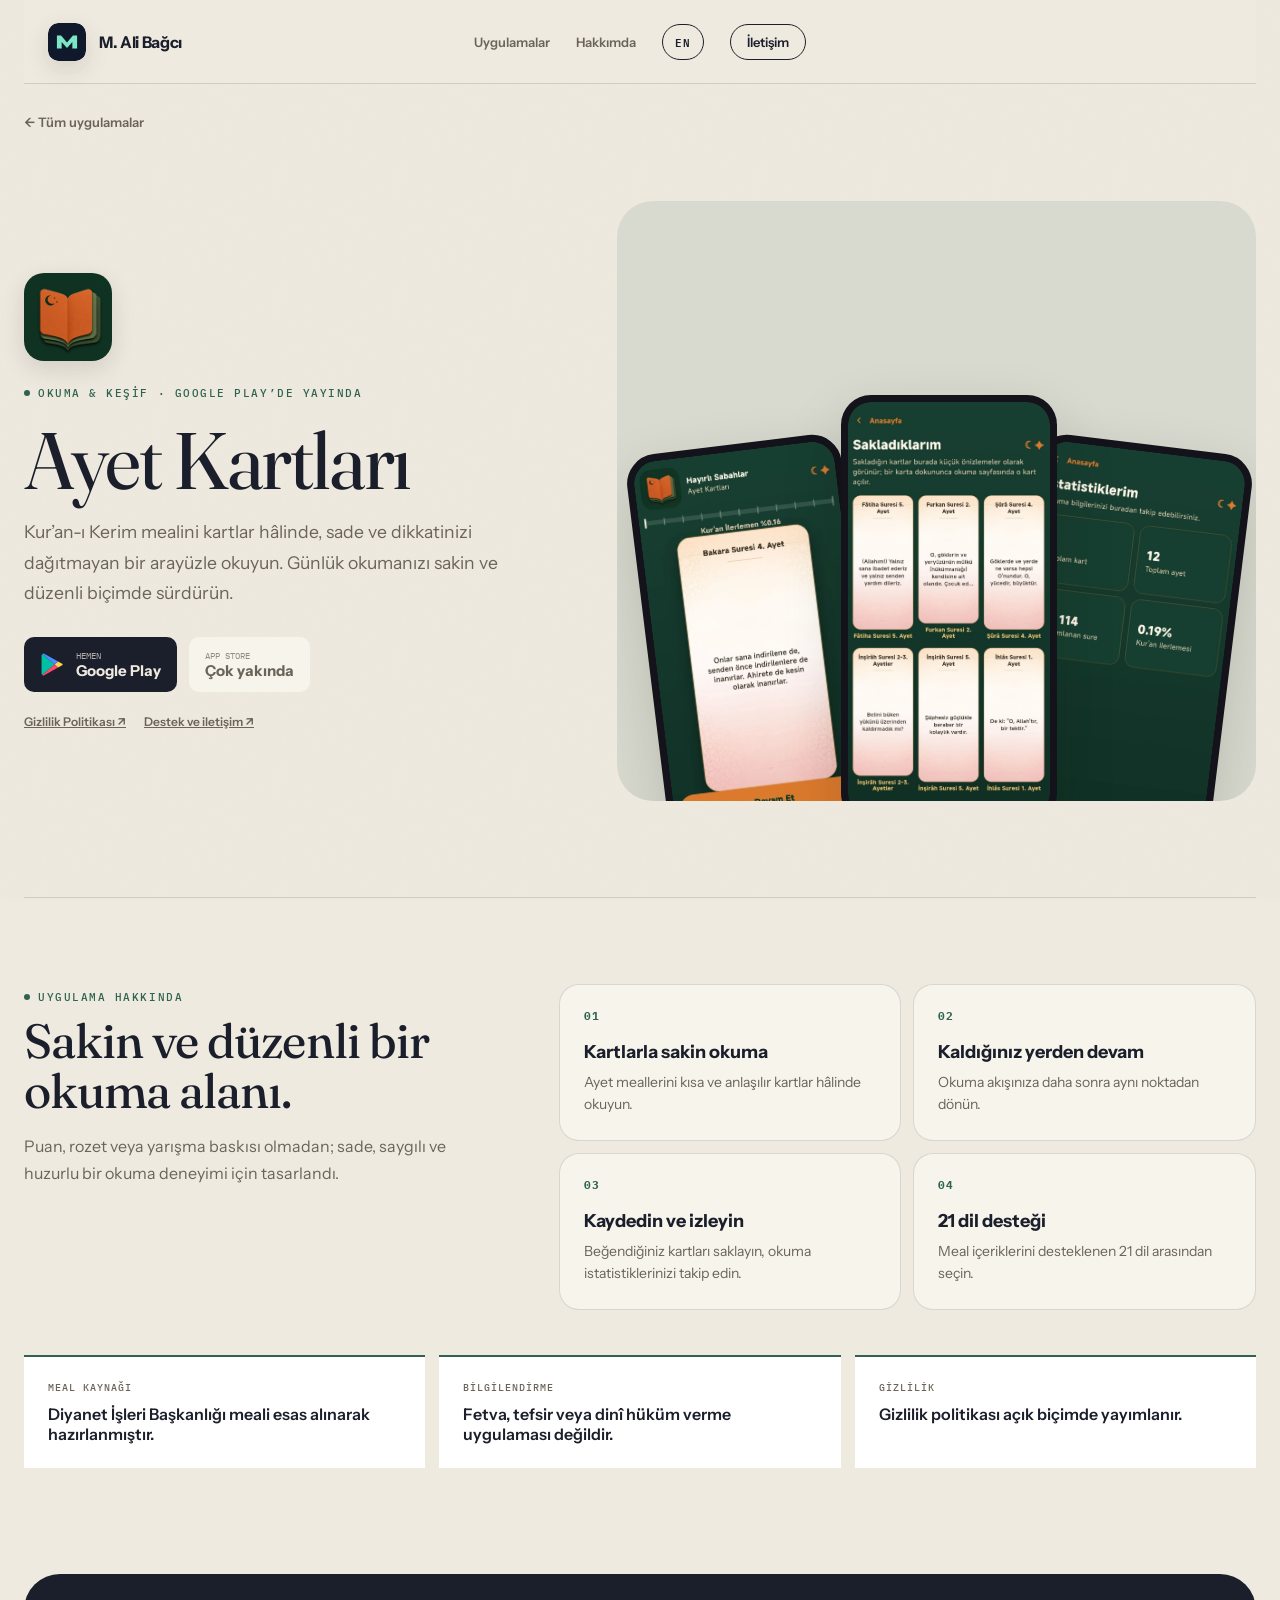
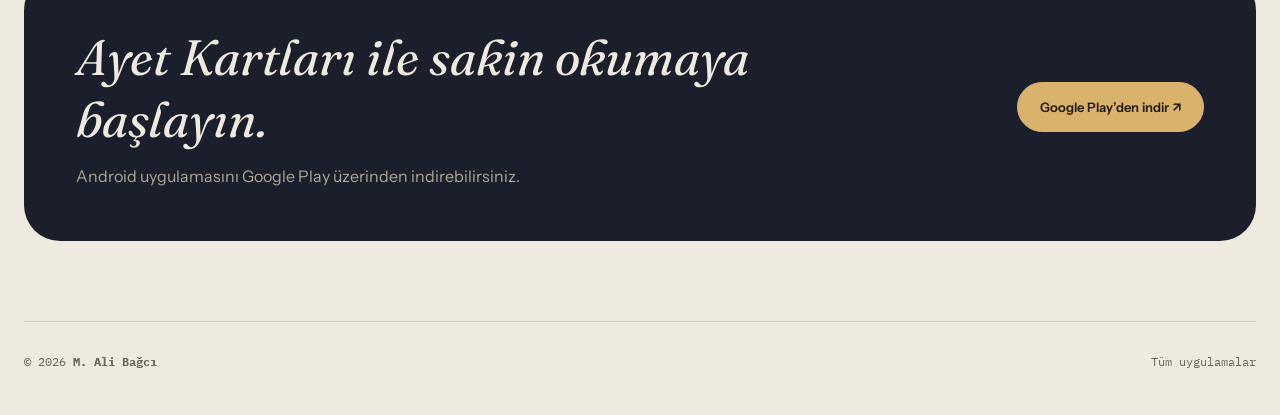
==== commit 23b2d694: "feat: add English support and Vaultify showcase" ====
--- a/ayet-kartlari/index.html
+++ b/ayet-kartlari/index.html
@@ -14,7 +14,7 @@
   <meta name="twitter:description" content="Kur’an-ı Kerim mealini sade kartlarla okuyun; kaldığınız yerden devam edin, kartları kaydedin ve okuma istatistiklerinizi takip edin."><meta name="twitter:image" content="https://malibag.github.io/assets/social/ayet-kartlari.jpg">
   <link rel="icon" href="../assets/mark.svg" type="image/svg+xml">
   <link rel="preconnect" href="https://fonts.googleapis.com"><link rel="preconnect" href="https://fonts.gstatic.com" crossorigin>
-  <link href="https://fonts.googleapis.com/css2?family=Fraunces:ital,opsz,wght@0,9..144,340;0,9..144,400;0,9..144,440;0,9..144,500;1,9..144,380;1,9..144,400&family=Instrument+Sans:wght@400;500;600;700&family=IBM+Plex+Mono:wght@400;500&display=swap" rel="stylesheet"><link rel="stylesheet" href="../style.css?v=5">
+  <link href="https://fonts.googleapis.com/css2?family=Fraunces:ital,opsz,wght@0,9..144,340;0,9..144,400;0,9..144,440;0,9..144,500;1,9..144,380;1,9..144,400&family=Instrument+Sans:wght@400;500;600;700&family=IBM+Plex+Mono:wght@400;500&display=swap" rel="stylesheet"><link rel="stylesheet" href="../style.css?v=7">
   <script type="application/ld+json">{"@context":"https://schema.org","@type":"SoftwareApplication","name":"Ayet Kartları","description":"Kur’an-ı Kerim mealini sade kartlarla okuyun; kaldığınız yerden devam edin, kartları kaydedin ve okuma istatistiklerinizi takip edin.","applicationCategory":"MobileApplication","operatingSystem":"Android","url":"https://malibag.github.io/ayet-kartlari/","image":"https://malibag.github.io/assets/social/ayet-kartlari.jpg","author":{"@type":"Person","name":"M. Ali Bağcı","email":"bagcimuhammetali@gmail.com"}}</script>
 </head>
 <body>
@@ -40,5 +40,6 @@
     </main>
     <footer class="footer"><span>© 2026 <strong>M. Ali Bağcı</strong></span><a href="../">Tüm uygulamalar</a></footer>
   </div>
+  <script src="../i18n.js?v=1" defer></script>
 </body>
 </html>
--- a/style.css
+++ b/style.css
@@ -295,6 +295,42 @@
 .scene-kpss { --scene-bg: #e3bc76; --scene-ink: #2a2010; --scene-accent: #664912; }
 .scene-ehliyet { --scene-bg: #f0a37e; --scene-ink: #2c150d; --scene-accent: #7a301a; }
 .scene-ruya { --scene-bg: #12111c; --scene-ink: #f3ecdd; --scene-accent: #d9b26b; }
+.scene-vaultify { --scene-bg: #83bca6; --scene-ink: #10271f; --scene-accent: #1f5d4a; }
+
+/* — Vaultify: uygulama simgesi etrafında belgeler ve hatırlatıcı — */
+.vault-showcase { position: relative; min-height: 460px; isolation: isolate; }
+.vault-app-icon { position: absolute; width: 190px; aspect-ratio: 1; left: 50%; top: 50%; transform: translate(-50%,-50%) rotate(-3deg); border-radius: 43px; overflow: hidden; box-shadow: 0 35px 70px rgba(16,39,31,.28); z-index: 4; }
+.vault-app-icon img { width: 100%; height: 100%; display: block; }
+.vault-orbit { position: absolute; left: 50%; top: 50%; border: 1px solid rgba(16,39,31,.22); border-radius: 50%; transform: translate(-50%,-50%) rotate(-12deg); }
+.vault-orbit.orbit-one { width: 390px; height: 260px; }
+.vault-orbit.orbit-two { width: 300px; height: 390px; transform: translate(-50%,-50%) rotate(34deg); }
+.vault-document { position: absolute; width: 128px; height: 164px; padding: 26px 22px; border-radius: 10px; background: #f4f0e6; box-shadow: 0 22px 42px rgba(16,39,31,.2); border: 1px solid rgba(16,39,31,.1); }
+.vault-document::before { content:""; display:block; width:32px; height:32px; margin-bottom:21px; border-radius:50%; background:#83bca6; }
+.vault-document i { display:block; height:6px; margin:9px 0; border-radius:9px; background:rgba(16,39,31,.18); }
+.vault-document i:nth-child(3) { width:65%; }
+.vault-document.doc-one { left:5%; top:12%; transform:rotate(-12deg); z-index:2; }
+.vault-document.doc-two { right:2%; bottom:9%; transform:rotate(13deg); z-index:3; }
+.vault-reminder { position:absolute; right:8%; top:7%; width:92px; height:92px; display:grid; place-content:center; border-radius:50%; background:#1f5d4a; color:#f4f0e6; font-family:var(--font-display); font-size:2rem; line-height:.8; text-align:center; box-shadow:0 18px 36px rgba(16,39,31,.22); z-index:5; }
+.vault-reminder span { display:block; margin-top:8px; font:500 10px/1 var(--font-mono); letter-spacing:.18em; }
+
+/* — Dil seçici — */
+.language-switch { display:inline-flex; align-items:center; justify-content:center; min-width:42px; height:36px; padding:0 11px; border:1px solid currentColor; border-radius:999px; color:var(--ink)!important; font-family:var(--font-mono); font-size:11px; font-weight:600; letter-spacing:.08em; text-decoration:none; background:color-mix(in srgb,var(--paper) 84%,transparent); }
+.site-nav .language-switch { color:var(--ink)!important; }
+
+/* — Vaultify detay vitrini — */
+.vault-detail-gallery { position:relative; min-height:520px; align-self:stretch; border-radius:30px; overflow:hidden; background:linear-gradient(145deg,#d9eee6,#77b69e); border:1px solid rgba(31,93,74,.16); }
+.vault-detail-safe { position:absolute; left:50%; top:48%; transform:translate(-50%,-50%); display:grid; place-items:center; gap:13px; z-index:4; }
+.vault-detail-safe img { width:210px; height:210px; border-radius:48px; box-shadow:0 30px 60px rgba(16,39,31,.28); }
+.vault-detail-safe span { padding:7px 12px; border-radius:999px; background:#173f34; color:#f4f0e6; font:500 10px/1 var(--font-mono); letter-spacing:.15em; }
+.vault-detail-card { position:absolute; width:160px; min-height:118px; padding:22px; border-radius:12px; background:#f8f4eb; color:#173f34; box-shadow:0 22px 42px rgba(16,39,31,.18); border:1px solid rgba(16,39,31,.1); }
+.vault-detail-card b,.vault-detail-card small { display:block; font-family:var(--font-mono); }
+.vault-detail-card b { margin-bottom:17px; font-size:10px; letter-spacing:.12em; }
+.vault-detail-card small { margin-top:14px; font-size:10px; color:#517568; }
+.vault-detail-card i { display:block; width:100%; height:5px; margin:8px 0; border-radius:10px; background:#c9ddd5; }
+.vault-detail-card i:nth-of-type(2){width:68%}
+.vault-detail-card.card-a { left:5%; top:8%; transform:rotate(-8deg); }
+.vault-detail-card.card-b { right:4%; top:13%; transform:rotate(8deg); }
+.vault-detail-card.card-c { right:10%; bottom:8%; transform:rotate(-5deg); }
 
 /* — Stüdyo / Hakkımda (gündüze dönüş) — */
 .studio { padding: 110px 0; border-top: 1px solid var(--line); display: grid; grid-template-columns: 1.1fr .9fr; gap: 70px; align-items: start; }
@@ -366,6 +402,7 @@
 /* — Duyarlı — */
 @media (max-width: 980px) {
   .site-nav a:not(.nav-contact) { display: none; }
+  .site-nav .language-switch { display:inline-flex!important; }
   .site-location { display: none; }
   .studio, .detail-hero, .detail-intro { grid-template-columns: 1fr; gap: 40px; }
   .app-scene .shell { grid-template-columns: 1fr; padding: 64px 24px; }
@@ -383,6 +420,15 @@
   .phone-stack .phone { width: 150px; }
   .phone-stack .p2 { left: 26%; }
   .phone-stack .p3 { left: 48%; }
+  .vault-showcase { min-height: 360px; }
+  .vault-app-icon { width: 150px; border-radius: 34px; }
+  .vault-orbit.orbit-one { width: 300px; height: 205px; }
+  .vault-orbit.orbit-two { width: 235px; height: 310px; }
+  .vault-document { width: 98px; height: 130px; padding: 20px 16px; }
+  .vault-reminder { right:4%; width:76px; height:76px; font-size:1.6rem; }
+  .vault-detail-gallery { min-height:430px; }
+  .vault-detail-safe img { width:155px; height:155px; border-radius:36px; }
+  .vault-detail-card { width:125px; min-height:95px; padding:16px; }
   .scene-transition { height: 85vh; }
   .footer { flex-direction: column; gap: 8px; }
   .detail-hero { padding: 50px 0 60px; }
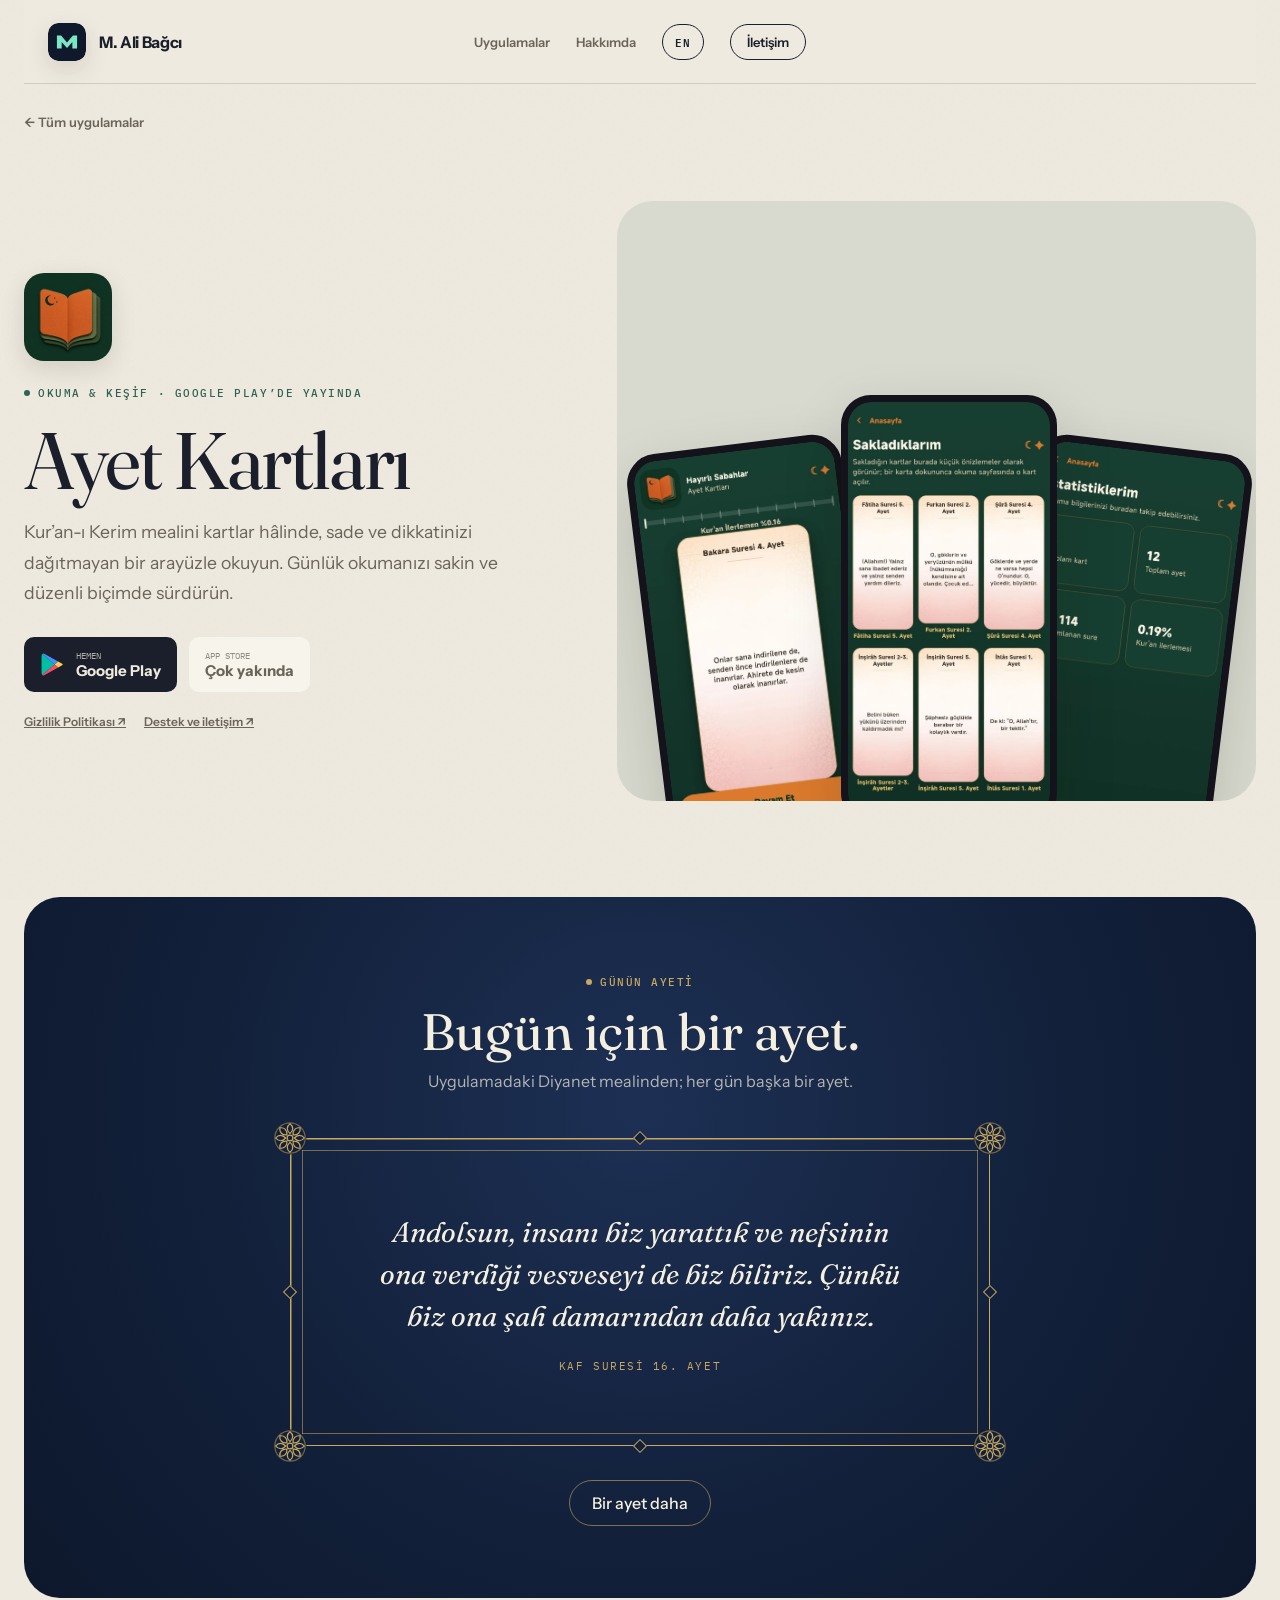
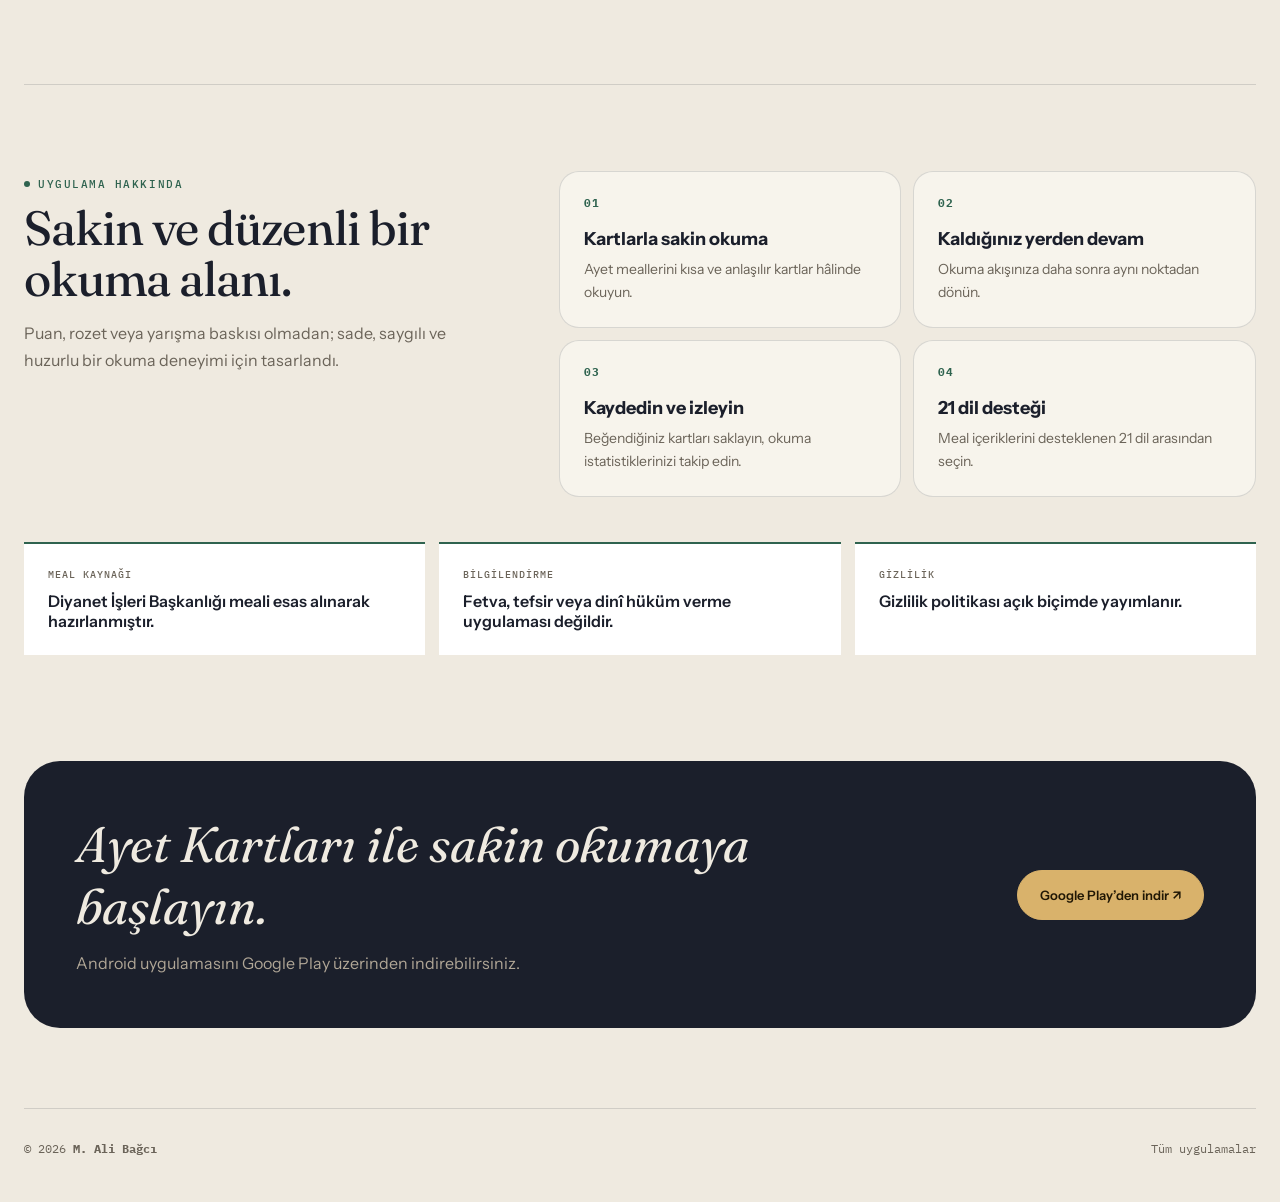
==== commit 0ab4f5a2: "ayet-kartlari: günün ayeti, tezhip çerçevesi Gece mavisi bantta altın tezhip çerçevesi köşelerden or" ====
--- a/ayet-kartlari/index.html
+++ b/ayet-kartlari/index.html
@@ -1,45 +1,63 @@
-<!doctype html>
-<html lang="tr">
-<head>
-  <meta charset="utf-8">
-  <meta name="viewport" content="width=device-width,initial-scale=1">
-  <title>Ayet Kartları — M. Ali Bağcı</title>
-  <meta name="description" content="Kur’an-ı Kerim mealini sade kartlarla okuyun; kaldığınız yerden devam edin, kartları kaydedin ve okuma istatistiklerinizi takip edin.">
-  <meta name="theme-color" content="#efeae0">
-  <link rel="canonical" href="https://malibag.github.io/ayet-kartlari/">
-  <meta property="og:type" content="website"><meta property="og:locale" content="tr_TR">
-  <meta property="og:title" content="Ayet Kartları — M. Ali Bağcı"><meta property="og:description" content="Kur’an-ı Kerim mealini sade kartlarla okuyun; kaldığınız yerden devam edin, kartları kaydedin ve okuma istatistiklerinizi takip edin.">
-  <meta property="og:url" content="https://malibag.github.io/ayet-kartlari/"><meta property="og:image" content="https://malibag.github.io/assets/social/ayet-kartlari.jpg">
-  <meta name="twitter:card" content="summary_large_image"><meta name="twitter:title" content="Ayet Kartları — M. Ali Bağcı">
-  <meta name="twitter:description" content="Kur’an-ı Kerim mealini sade kartlarla okuyun; kaldığınız yerden devam edin, kartları kaydedin ve okuma istatistiklerinizi takip edin."><meta name="twitter:image" content="https://malibag.github.io/assets/social/ayet-kartlari.jpg">
-  <link rel="icon" href="../assets/mark.svg" type="image/svg+xml">
-  <link rel="preconnect" href="https://fonts.googleapis.com"><link rel="preconnect" href="https://fonts.gstatic.com" crossorigin>
-  <link href="https://fonts.googleapis.com/css2?family=Fraunces:ital,opsz,wght@0,9..144,340;0,9..144,400;0,9..144,440;0,9..144,500;1,9..144,380;1,9..144,400&family=Instrument+Sans:wght@400;500;600;700&family=IBM+Plex+Mono:wght@400;500&display=swap" rel="stylesheet"><link rel="stylesheet" href="../style.css?v=7">
-  <script type="application/ld+json">{"@context":"https://schema.org","@type":"SoftwareApplication","name":"Ayet Kartları","description":"Kur’an-ı Kerim mealini sade kartlarla okuyun; kaldığınız yerden devam edin, kartları kaydedin ve okuma istatistiklerinizi takip edin.","applicationCategory":"MobileApplication","operatingSystem":"Android","url":"https://malibag.github.io/ayet-kartlari/","image":"https://malibag.github.io/assets/social/ayet-kartlari.jpg","author":{"@type":"Person","name":"M. Ali Bağcı","email":"bagcimuhammetali@gmail.com"}}</script>
-</head>
-<body>
-  <div class="shell">
-    <header class="site-header"><a class="brand" href="../"><img src="../assets/mark.svg" alt="" width="42" height="42"><span>M. Ali Bağcı</span></a><nav class="site-nav" aria-label="Ana menü"><a href="../#uygulamalar">Uygulamalar</a><a href="../#hakkimda">Hakkımda</a><a class="nav-contact" href="mailto:bagcimuhammetali@gmail.com">İletişim</a></nav></header>
-    <main class="detail-main">
-      <a class="back-link" href="../">← Tüm uygulamalar</a>
-      <section class="detail-hero" style="--accent:#2f634f">
-        <div class="detail-copy-block">
-          <img class="detail-icon" src="../assets/icons/ayet-kartlari.png" alt="Ayet Kartları uygulama simgesi" width="92" height="92">
-          <span class="eyebrow" style="margin-top:25px">Okuma &amp; keşif · Google Play’de yayında</span>
-          <h1>Ayet Kartları</h1><p class="detail-lead">Kur’an-ı Kerim mealini kartlar hâlinde, sade ve dikkatinizi dağıtmayan bir arayüzle okuyun. Günlük okumanızı sakin ve düzenli biçimde sürdürün.</p>
-          <div class="store-row"><a class="store-badge" href="https://play.google.com/store/apps/details?id=com.ayetkartlari.app" target="_blank" rel="noopener" aria-label="Ayet Kartları uygulamasını Google Play’den indirin"><svg viewBox="0 0 32 32" aria-hidden="true"><path fill="#00bfa5" d="M3 2.7 18.7 16 3 29.3c-.6-.5-1-1.3-1-2.2V4.9c0-.9.4-1.7 1-2.2Z"/><path fill="#ffd44b" d="m18.7 16 4.5-3.8 5.1 2.9c1 .6 1 1.3 0 1.8l-5.1 2.9-4.5-3.8Z"/><path fill="#ff4867" d="M3 29.3 18.7 16l4.5 3.8L5.4 29.9c-.8.5-1.7.2-2.4-.6Z"/><path fill="#4e8cff" d="M3 2.7c.7-.8 1.6-1.1 2.4-.6l17.8 10.1-4.5 3.8L3 2.7Z"/></svg><span><small>HEMEN</small><strong>Google Play</strong></span></a><span class="store-badge disabled"><span><small>APP STORE</small><strong>Çok yakında</strong></span></span></div>
-          <div class="detail-links"><a href="https://malibag.github.io/ayet-kartlari-gizlilik/">Gizlilik Politikası ↗</a><a href="mailto:bagcimuhammetali@gmail.com?subject=Ayet Kartları">Destek ve iletişim ↗</a></div>
-        </div>
-        <div class="detail-gallery" aria-label="Ayet Kartları uygulama ekranları"><figure class="phone"><img src="../assets/screenshots/ayet-kartlari/ana-sayfa.webp" alt="Ayet kartlarını keşfedin" width="610" height="1210" loading="eager"></figure><figure class="phone"><img src="../assets/screenshots/ayet-kartlari/sakladiklarim.webp" alt="Önemli kartları saklayın" width="610" height="1210" loading="lazy"></figure><figure class="phone"><img src="../assets/screenshots/ayet-kartlari/istatistiklerim.webp" alt="Okuma ilerlemenizi görün" width="610" height="1210" loading="lazy"></figure></div>
-      </section>
-      <section class="detail-section" style="--accent:#2f634f">
-        <div class="detail-intro"><div><span class="eyebrow">Uygulama hakkında</span><h2>Sakin ve düzenli bir okuma alanı.</h2><p>Puan, rozet veya yarışma baskısı olmadan; sade, saygılı ve huzurlu bir okuma deneyimi için tasarlandı.</p></div><div class="feature-list"><article class="feature-item"><b>01</b><strong>Kartlarla sakin okuma</strong><p>Ayet meallerini kısa ve anlaşılır kartlar hâlinde okuyun.</p></article><article class="feature-item"><b>02</b><strong>Kaldığınız yerden devam</strong><p>Okuma akışınıza daha sonra aynı noktadan dönün.</p></article><article class="feature-item"><b>03</b><strong>Kaydedin ve izleyin</strong><p>Beğendiğiniz kartları saklayın, okuma istatistiklerinizi takip edin.</p></article><article class="feature-item"><b>04</b><strong>21 dil desteği</strong><p>Meal içeriklerini desteklenen 21 dil arasından seçin.</p></article></div></div>
-        <div class="trust-grid"><article class="trust-card"><span>Meal kaynağı</span><strong>Diyanet İşleri Başkanlığı meali esas alınarak hazırlanmıştır.</strong></article><article class="trust-card"><span>Bilgilendirme</span><strong>Fetva, tefsir veya dinî hüküm verme uygulaması değildir.</strong></article><article class="trust-card"><span>Gizlilik</span><strong>Gizlilik politikası açık biçimde yayımlanır.</strong></article></div>
-      </section>
-      <section class="final-cta"><div><h2>Ayet Kartları ile sakin okumaya başlayın.</h2><p>Android uygulamasını Google Play üzerinden indirebilirsiniz.</p></div><a class="button light" href="https://play.google.com/store/apps/details?id=com.ayetkartlari.app" target="_blank" rel="noopener">Google Play’den indir ↗</a></section>
-    </main>
-    <footer class="footer"><span>© 2026 <strong>M. Ali Bağcı</strong></span><a href="../">Tüm uygulamalar</a></footer>
-  </div>
-  <script src="../i18n.js?v=1" defer></script>
-</body>
+<!doctype html>
+<html lang="tr">
+<head>
+  <meta charset="utf-8">
+  <meta name="viewport" content="width=device-width,initial-scale=1">
+  <title>Ayet Kartları — M. Ali Bağcı</title>
+  <meta name="description" content="Kur’an-ı Kerim mealini sade kartlarla okuyun; kaldığınız yerden devam edin, kartları kaydedin ve okuma istatistiklerinizi takip edin.">
+  <meta name="theme-color" content="#efeae0">
+  <link rel="canonical" href="https://malibag.github.io/ayet-kartlari/">
+  <meta property="og:type" content="website"><meta property="og:locale" content="tr_TR">
+  <meta property="og:title" content="Ayet Kartları — M. Ali Bağcı"><meta property="og:description" content="Kur’an-ı Kerim mealini sade kartlarla okuyun; kaldığınız yerden devam edin, kartları kaydedin ve okuma istatistiklerinizi takip edin.">
+  <meta property="og:url" content="https://malibag.github.io/ayet-kartlari/"><meta property="og:image" content="https://malibag.github.io/assets/social/ayet-kartlari.jpg">
+  <meta name="twitter:card" content="summary_large_image"><meta name="twitter:title" content="Ayet Kartları — M. Ali Bağcı">
+  <meta name="twitter:description" content="Kur’an-ı Kerim mealini sade kartlarla okuyun; kaldığınız yerden devam edin, kartları kaydedin ve okuma istatistiklerinizi takip edin."><meta name="twitter:image" content="https://malibag.github.io/assets/social/ayet-kartlari.jpg">
+  <link rel="icon" href="../assets/mark.svg" type="image/svg+xml">
+  <link rel="preconnect" href="https://fonts.googleapis.com"><link rel="preconnect" href="https://fonts.gstatic.com" crossorigin>
+  <link href="https://fonts.googleapis.com/css2?family=Fraunces:ital,opsz,wght@0,9..144,340;0,9..144,400;0,9..144,440;0,9..144,500;1,9..144,380;1,9..144,400&family=Instrument+Sans:wght@400;500;600;700&family=IBM+Plex+Mono:wght@400;500&display=swap" rel="stylesheet"><link rel="stylesheet" href="../style.css?v=8">
+  <link rel="stylesheet" href="ayet.css?v=1">
+  <script type="application/ld+json">{"@context":"https://schema.org","@type":"SoftwareApplication","name":"Ayet Kartları","description":"Kur’an-ı Kerim mealini sade kartlarla okuyun; kaldığınız yerden devam edin, kartları kaydedin ve okuma istatistiklerinizi takip edin.","applicationCategory":"MobileApplication","operatingSystem":"Android","url":"https://malibag.github.io/ayet-kartlari/","image":"https://malibag.github.io/assets/social/ayet-kartlari.jpg","author":{"@type":"Person","name":"M. Ali Bağcı","email":"bagcimuhammetali@gmail.com"}}</script>
+</head>
+<body>
+  <div class="shell">
+    <header class="site-header"><a class="brand" href="../"><img src="../assets/mark.svg" alt="" width="42" height="42"><span>M. Ali Bağcı</span></a><nav class="site-nav" aria-label="Ana menü"><a href="../#uygulamalar">Uygulamalar</a><a href="../#hakkimda">Hakkımda</a><a class="nav-contact" href="mailto:bagcimuhammetali@gmail.com">İletişim</a></nav></header>
+    <main class="detail-main">
+      <a class="back-link" href="../">← Tüm uygulamalar</a>
+      <section class="detail-hero" style="--accent:#2f634f">
+        <div class="detail-copy-block">
+          <img class="detail-icon" src="../assets/icons/ayet-kartlari.png" alt="Ayet Kartları uygulama simgesi" width="92" height="92">
+          <span class="eyebrow" style="margin-top:25px">Okuma &amp; keşif · Google Play’de yayında</span>
+          <h1>Ayet Kartları</h1><p class="detail-lead">Kur’an-ı Kerim mealini kartlar hâlinde, sade ve dikkatinizi dağıtmayan bir arayüzle okuyun. Günlük okumanızı sakin ve düzenli biçimde sürdürün.</p>
+          <div class="store-row"><a class="store-badge" href="https://play.google.com/store/apps/details?id=com.ayetkartlari.app" target="_blank" rel="noopener" aria-label="Ayet Kartları uygulamasını Google Play’den indirin"><svg viewBox="0 0 32 32" aria-hidden="true"><path fill="#00bfa5" d="M3 2.7 18.7 16 3 29.3c-.6-.5-1-1.3-1-2.2V4.9c0-.9.4-1.7 1-2.2Z"/><path fill="#ffd44b" d="m18.7 16 4.5-3.8 5.1 2.9c1 .6 1 1.3 0 1.8l-5.1 2.9-4.5-3.8Z"/><path fill="#ff4867" d="M3 29.3 18.7 16l4.5 3.8L5.4 29.9c-.8.5-1.7.2-2.4-.6Z"/><path fill="#4e8cff" d="M3 2.7c.7-.8 1.6-1.1 2.4-.6l17.8 10.1-4.5 3.8L3 2.7Z"/></svg><span><small>HEMEN</small><strong>Google Play</strong></span></a><span class="store-badge disabled"><span><small>APP STORE</small><strong>Çok yakında</strong></span></span></div>
+          <div class="detail-links"><a href="https://malibag.github.io/ayet-kartlari-gizlilik/">Gizlilik Politikası ↗</a><a href="mailto:bagcimuhammetali@gmail.com?subject=Ayet Kartları">Destek ve iletişim ↗</a></div>
+        </div>
+        <div class="detail-gallery" aria-label="Ayet Kartları uygulama ekranları"><figure class="phone"><img src="../assets/screenshots/ayet-kartlari/ana-sayfa.webp" alt="Ayet kartlarını keşfedin" width="610" height="1210" loading="eager"></figure><figure class="phone"><img src="../assets/screenshots/ayet-kartlari/sakladiklarim.webp" alt="Önemli kartları saklayın" width="610" height="1210" loading="lazy"></figure><figure class="phone"><img src="../assets/screenshots/ayet-kartlari/istatistiklerim.webp" alt="Okuma ilerlemenizi görün" width="610" height="1210" loading="lazy"></figure></div>
+      </section>
+      <section class="tezhip" aria-labelledby="ayet-baslik">
+        <svg width="0" height="0" style="position:absolute" aria-hidden="true"><symbol id="tz-gul" viewBox="-14 -14 28 28"><circle r="13.5" fill="#12203a"/><g fill="none" stroke="currentColor" stroke-width="1"><circle r="12.5" stroke-opacity=".5"/><circle r="2.4"/><path id="tz-yaprak" d="M0-3.6C3-6 3-9.6 0-11.8C-3-9.6-3-6 0-3.6Z"/><use href="#tz-yaprak" transform="rotate(45)"/><use href="#tz-yaprak" transform="rotate(90)"/><use href="#tz-yaprak" transform="rotate(135)"/><use href="#tz-yaprak" transform="rotate(180)"/><use href="#tz-yaprak" transform="rotate(225)"/><use href="#tz-yaprak" transform="rotate(270)"/><use href="#tz-yaprak" transform="rotate(315)"/></g></symbol></svg>
+        <span class="eyebrow">Günün ayeti</span>
+        <h2 id="ayet-baslik">Bugün için bir ayet.</h2>
+        <p class="tz-sub">Uygulamadaki Diyanet mealinden; her gün başka bir ayet.</p>
+        <div class="tz-frame">
+          <span class="tz-ring" aria-hidden="true"></span><span class="tz-ring inner" aria-hidden="true"></span>
+          <svg class="tz-rose tl" aria-hidden="true"><use href="#tz-gul"/></svg><svg class="tz-rose tr" aria-hidden="true"><use href="#tz-gul"/></svg><svg class="tz-rose bl" aria-hidden="true"><use href="#tz-gul"/></svg><svg class="tz-rose br" aria-hidden="true"><use href="#tz-gul"/></svg>
+          <span class="tz-gem t" aria-hidden="true"></span><span class="tz-gem b" aria-hidden="true"></span><span class="tz-gem l" aria-hidden="true"></span><span class="tz-gem r" aria-hidden="true"></span>
+          <div class="tz-card" aria-live="polite">
+            <figure class="tz-face front"><blockquote class="tz-meal"></blockquote><figcaption class="tz-ref"></figcaption></figure>
+            <figure class="tz-face back"><blockquote class="tz-meal"></blockquote><figcaption class="tz-ref"></figcaption></figure>
+          </div>
+        </div>
+        <button class="tz-more" type="button">Bir ayet daha</button>
+      </section>
+      <section class="detail-section" style="--accent:#2f634f">
+        <div class="detail-intro"><div><span class="eyebrow">Uygulama hakkında</span><h2>Sakin ve düzenli bir okuma alanı.</h2><p>Puan, rozet veya yarışma baskısı olmadan; sade, saygılı ve huzurlu bir okuma deneyimi için tasarlandı.</p></div><div class="feature-list"><article class="feature-item"><b>01</b><strong>Kartlarla sakin okuma</strong><p>Ayet meallerini kısa ve anlaşılır kartlar hâlinde okuyun.</p></article><article class="feature-item"><b>02</b><strong>Kaldığınız yerden devam</strong><p>Okuma akışınıza daha sonra aynı noktadan dönün.</p></article><article class="feature-item"><b>03</b><strong>Kaydedin ve izleyin</strong><p>Beğendiğiniz kartları saklayın, okuma istatistiklerinizi takip edin.</p></article><article class="feature-item"><b>04</b><strong>21 dil desteği</strong><p>Meal içeriklerini desteklenen 21 dil arasından seçin.</p></article></div></div>
+        <div class="trust-grid"><article class="trust-card"><span>Meal kaynağı</span><strong>Diyanet İşleri Başkanlığı meali esas alınarak hazırlanmıştır.</strong></article><article class="trust-card"><span>Bilgilendirme</span><strong>Fetva, tefsir veya dinî hüküm verme uygulaması değildir.</strong></article><article class="trust-card"><span>Gizlilik</span><strong>Gizlilik politikası açık biçimde yayımlanır.</strong></article></div>
+      </section>
+      <section class="final-cta"><div><h2>Ayet Kartları ile sakin okumaya başlayın.</h2><p>Android uygulamasını Google Play üzerinden indirebilirsiniz.</p></div><a class="button light" href="https://play.google.com/store/apps/details?id=com.ayetkartlari.app" target="_blank" rel="noopener">Google Play’den indir ↗</a></section>
+    </main>
+    <footer class="footer"><span>© 2026 <strong>M. Ali Bağcı</strong></span><a href="../">Tüm uygulamalar</a></footer>
+  </div>
+  <script src="../i18n.js?v=13" defer></script>
+  <script src="ayet.js?v=1" defer></script>
+</body>
 </html>
--- a/style.css
+++ b/style.css
@@ -295,42 +295,36 @@
 .scene-kpss { --scene-bg: #e3bc76; --scene-ink: #2a2010; --scene-accent: #664912; }
 .scene-ehliyet { --scene-bg: #f0a37e; --scene-ink: #2c150d; --scene-accent: #7a301a; }
 .scene-ruya { --scene-bg: #12111c; --scene-ink: #f3ecdd; --scene-accent: #d9b26b; }
-.scene-vaultify { --scene-bg: #83bca6; --scene-ink: #10271f; --scene-accent: #1f5d4a; }
-
-/* — Vaultify: uygulama simgesi etrafında belgeler ve hatırlatıcı — */
-.vault-showcase { position: relative; min-height: 460px; isolation: isolate; }
-.vault-app-icon { position: absolute; width: 190px; aspect-ratio: 1; left: 50%; top: 50%; transform: translate(-50%,-50%) rotate(-3deg); border-radius: 43px; overflow: hidden; box-shadow: 0 35px 70px rgba(16,39,31,.28); z-index: 4; }
-.vault-app-icon img { width: 100%; height: 100%; display: block; }
-.vault-orbit { position: absolute; left: 50%; top: 50%; border: 1px solid rgba(16,39,31,.22); border-radius: 50%; transform: translate(-50%,-50%) rotate(-12deg); }
-.vault-orbit.orbit-one { width: 390px; height: 260px; }
-.vault-orbit.orbit-two { width: 300px; height: 390px; transform: translate(-50%,-50%) rotate(34deg); }
-.vault-document { position: absolute; width: 128px; height: 164px; padding: 26px 22px; border-radius: 10px; background: #f4f0e6; box-shadow: 0 22px 42px rgba(16,39,31,.2); border: 1px solid rgba(16,39,31,.1); }
-.vault-document::before { content:""; display:block; width:32px; height:32px; margin-bottom:21px; border-radius:50%; background:#83bca6; }
-.vault-document i { display:block; height:6px; margin:9px 0; border-radius:9px; background:rgba(16,39,31,.18); }
-.vault-document i:nth-child(3) { width:65%; }
-.vault-document.doc-one { left:5%; top:12%; transform:rotate(-12deg); z-index:2; }
-.vault-document.doc-two { right:2%; bottom:9%; transform:rotate(13deg); z-index:3; }
-.vault-reminder { position:absolute; right:8%; top:7%; width:92px; height:92px; display:grid; place-content:center; border-radius:50%; background:#1f5d4a; color:#f4f0e6; font-family:var(--font-display); font-size:2rem; line-height:.8; text-align:center; box-shadow:0 18px 36px rgba(16,39,31,.22); z-index:5; }
-.vault-reminder span { display:block; margin-top:8px; font:500 10px/1 var(--font-mono); letter-spacing:.18em; }
+.scene-vaultify { --scene-bg: #7a213a; --scene-ink: #f7efec; --scene-accent: #f0c8d0; }
+
+/* — Vaultify: bordo sahnede uçan belge destesi — */
+.vault-showcase { position:relative; min-height:470px; perspective:1100px; isolation:isolate; }
+.flying-document { position:absolute; width:240px; height:310px; padding:88px 34px 30px; border-radius:14px; background:#f7efec; border:1px solid rgba(255,255,255,.62); box-shadow:0 34px 70px rgba(48,8,22,.42); transform-style:preserve-3d; }
+.flying-document::after { content:""; position:absolute; inset:10px; border:1px solid rgba(122,33,58,.08); border-radius:9px; pointer-events:none; }
+.flying-document .doc-corner { position:absolute; right:0; top:0; width:62px; height:62px; border-radius:0 14px 0 14px; background:#dcc7c9; clip-path:polygon(0 0,100% 100%,0 100%); }
+.flying-document i { display:block; width:100%; height:9px; margin:16px 0; border-radius:999px; background:#c8b8b9; }
+.flying-document i:nth-of-type(2){width:82%}.flying-document i:nth-of-type(3){width:58%}
+.flying-document b { position:absolute; left:34px; top:31px; display:grid; place-items:center; color:#7a213a; }
+.doc-folder { width:54px; height:40px; border-radius:6px; background:#b88b95; }
+.doc-folder::before { content:""; position:absolute; left:4px; top:-8px; width:24px; height:12px; border-radius:5px 5px 0 0; background:#b88b95; }
+.doc-check { width:64px; height:64px; font-family:var(--font-body); font-size:58px; line-height:1; }
+.doc-calendar { width:54px; height:47px; border:5px solid #a56f7b; border-radius:7px; }
+.doc-calendar::before { content:""; position:absolute; left:-5px; right:-5px; top:9px; height:5px; background:#a56f7b; }
+.doc-calendar small { width:11px; height:11px; margin:13px 0 0 21px; border-radius:50%; background:#7a213a; }
+.vault-doc-back { left:4%; top:18%; transform:rotate(-11deg) translateZ(-30px); opacity:.82; animation:vault-float 6s ease-in-out infinite; }
+.vault-doc-main { left:34%; top:5%; z-index:3; transform:rotate(1.5deg) translateZ(35px); animation:vault-float 5.4s ease-in-out -1.8s infinite; }
+.vault-doc-front { right:1%; top:20%; z-index:2; transform:rotate(10deg); opacity:.9; animation:vault-float 6.4s ease-in-out -3.2s infinite; }
+@keyframes vault-float { 0%,100%{translate:0 0} 50%{translate:0 -14px} }
 
 /* — Dil seçici — */
 .language-switch { display:inline-flex; align-items:center; justify-content:center; min-width:42px; height:36px; padding:0 11px; border:1px solid currentColor; border-radius:999px; color:var(--ink)!important; font-family:var(--font-mono); font-size:11px; font-weight:600; letter-spacing:.08em; text-decoration:none; background:color-mix(in srgb,var(--paper) 84%,transparent); }
 .site-nav .language-switch { color:var(--ink)!important; }
 
-/* — Vaultify detay vitrini — */
-.vault-detail-gallery { position:relative; min-height:520px; align-self:stretch; border-radius:30px; overflow:hidden; background:linear-gradient(145deg,#d9eee6,#77b69e); border:1px solid rgba(31,93,74,.16); }
-.vault-detail-safe { position:absolute; left:50%; top:48%; transform:translate(-50%,-50%); display:grid; place-items:center; gap:13px; z-index:4; }
-.vault-detail-safe img { width:210px; height:210px; border-radius:48px; box-shadow:0 30px 60px rgba(16,39,31,.28); }
-.vault-detail-safe span { padding:7px 12px; border-radius:999px; background:#173f34; color:#f4f0e6; font:500 10px/1 var(--font-mono); letter-spacing:.15em; }
-.vault-detail-card { position:absolute; width:160px; min-height:118px; padding:22px; border-radius:12px; background:#f8f4eb; color:#173f34; box-shadow:0 22px 42px rgba(16,39,31,.18); border:1px solid rgba(16,39,31,.1); }
-.vault-detail-card b,.vault-detail-card small { display:block; font-family:var(--font-mono); }
-.vault-detail-card b { margin-bottom:17px; font-size:10px; letter-spacing:.12em; }
-.vault-detail-card small { margin-top:14px; font-size:10px; color:#517568; }
-.vault-detail-card i { display:block; width:100%; height:5px; margin:8px 0; border-radius:10px; background:#c9ddd5; }
-.vault-detail-card i:nth-of-type(2){width:68%}
-.vault-detail-card.card-a { left:5%; top:8%; transform:rotate(-8deg); }
-.vault-detail-card.card-b { right:4%; top:13%; transform:rotate(8deg); }
-.vault-detail-card.card-c { right:10%; bottom:8%; transform:rotate(-5deg); }
+/* — Vaultify detay vitrini: site ızgarasına oturan tam genişlikte Play grafiği — */
+.vault-page .detail-hero { grid-template-columns:1fr; }
+.vault-page .detail-copy-block { max-width:860px; }
+.vault-detail-gallery { grid-column:1/-1; width:100%; min-height:0; aspect-ratio:1280/625; overflow:hidden; border-radius:var(--r-l); background:#7a213a; border:1px solid rgba(85,10,35,.18); box-shadow:var(--shadow-med); }
+.vault-feature-graphic { display:block; width:100%; height:auto; aspect-ratio:1280/625; object-fit:contain; }
 
 /* — Stüdyo / Hakkımda (gündüze dönüş) — */
 .studio { padding: 110px 0; border-top: 1px solid var(--line); display: grid; grid-template-columns: 1.1fr .9fr; gap: 70px; align-items: start; }
@@ -420,15 +414,12 @@
   .phone-stack .phone { width: 150px; }
   .phone-stack .p2 { left: 26%; }
   .phone-stack .p3 { left: 48%; }
-  .vault-showcase { min-height: 360px; }
-  .vault-app-icon { width: 150px; border-radius: 34px; }
-  .vault-orbit.orbit-one { width: 300px; height: 205px; }
-  .vault-orbit.orbit-two { width: 235px; height: 310px; }
-  .vault-document { width: 98px; height: 130px; padding: 20px 16px; }
-  .vault-reminder { right:4%; width:76px; height:76px; font-size:1.6rem; }
-  .vault-detail-gallery { min-height:430px; }
-  .vault-detail-safe img { width:155px; height:155px; border-radius:36px; }
-  .vault-detail-card { width:125px; min-height:95px; padding:16px; }
+  .vault-showcase { min-height:350px; }
+  .flying-document { width:158px; height:215px; padding:64px 23px 20px; }
+  .flying-document b { left:23px; top:22px; transform:scale(.75); transform-origin:top left; }
+  .flying-document i { height:7px; margin:11px 0; }
+  .vault-doc-back { left:0; }.vault-doc-main{left:27%}.vault-doc-front{right:0}
+  .vault-detail-gallery,.vault-feature-graphic { border-radius:var(--r-m); }
   .scene-transition { height: 85vh; }
   .footer { flex-direction: column; gap: 8px; }
   .detail-hero { padding: 50px 0 60px; }
--- a/ayet-kartlari/ayet.css
+++ b/ayet-kartlari/ayet.css
@@ -0,0 +1,81 @@
+/* Ayet Kartları sayfası: "Günün ayeti". Gece mavisi bant içinde altın tezhip çerçevesi köşelerden kenar
+   ortalarına doğru yavaşça çizilir; içindeki kart "Bir ayet daha" ile yavaşça döner. Hareketler bilinçli olarak ağır.
+   Çizim .is-drawn sınıfıyla başlar (ayet.js, bölüm görününce ekler). */
+
+@property --p { syntax: "<number>"; inherits: false; initial-value: 0; }
+
+.tezhip {
+  margin: 0 0 86px; padding: 72px clamp(20px, 5vw, 64px);
+  border-radius: var(--r-l); text-align: center;
+  background: radial-gradient(circle at 50% 30%, #1d3054 0, #12203a 55%, #0d182c 100%);
+  color: #f5efe0;
+}
+.tezhip .eyebrow { justify-content: center; color: #c9a860; }
+.tezhip h2 { margin: 16px 0 10px; font-family: var(--font-display); font-size: clamp(2rem, 1.6rem + 2vw, 3.2rem); font-weight: 400; line-height: 1.05; }
+.tz-sub { margin: 0 auto; max-width: 520px; color: rgba(245, 239, 224, .7); line-height: 1.6; }
+
+/* Çerçeve: iki altın halka; her kenar iki yarımdan oluşur ve köşeden ortaya doğru uzar (--p: 0 → 1). */
+.tz-frame { position: relative; width: min(700px, 100%); margin: 44px auto 0; padding: 64px clamp(30px, 7vw, 76px); }
+.tz-ring {
+  --c: #c9a860; --w: 1.5px;
+  position: absolute; inset: 0; pointer-events: none;
+  background:
+    linear-gradient(var(--c), var(--c)) left top / calc(var(--p) * 50%) var(--w) no-repeat,
+    linear-gradient(var(--c), var(--c)) right top / calc(var(--p) * 50%) var(--w) no-repeat,
+    linear-gradient(var(--c), var(--c)) left bottom / calc(var(--p) * 50%) var(--w) no-repeat,
+    linear-gradient(var(--c), var(--c)) right bottom / calc(var(--p) * 50%) var(--w) no-repeat,
+    linear-gradient(var(--c), var(--c)) left top / var(--w) calc(var(--p) * 50%) no-repeat,
+    linear-gradient(var(--c), var(--c)) left bottom / var(--w) calc(var(--p) * 50%) no-repeat,
+    linear-gradient(var(--c), var(--c)) right top / var(--w) calc(var(--p) * 50%) no-repeat,
+    linear-gradient(var(--c), var(--c)) right bottom / var(--w) calc(var(--p) * 50%) no-repeat;
+  transition: --p 2.6s cubic-bezier(.45, 0, .2, 1);
+}
+.tz-ring.inner { inset: 12px; --c: rgba(201, 168, 96, .55); --w: 1px; transition-delay: .5s; }
+.tezhip.is-drawn .tz-ring { --p: 1; }
+
+/* Köşe gülleri ve kenar ortalarındaki baklava: önce güller belirir, çizgiler ortada buluşunca baklavalar. */
+.tz-rose { position: absolute; width: 34px; height: 34px; color: #c9a860; opacity: 0; transform: scale(.6); transition: opacity 1.2s ease, transform 1.6s cubic-bezier(.3, .7, .2, 1); }
+.tz-rose.tl { top: -17px; left: -17px; }
+.tz-rose.tr { top: -17px; right: -17px; }
+.tz-rose.bl { bottom: -17px; left: -17px; }
+.tz-rose.br { bottom: -17px; right: -17px; }
+.tz-gem { position: absolute; width: 10px; height: 10px; border: 1.5px solid #c9a860; background: #12203a; transform: rotate(45deg) scale(0); transition: transform .8s ease 2.6s; }
+.tz-gem.t { top: -5px; left: calc(50% - 5px); }
+.tz-gem.b { bottom: -5px; left: calc(50% - 5px); }
+.tz-gem.l { left: -5px; top: calc(50% - 5px); }
+.tz-gem.r { right: -5px; top: calc(50% - 5px); }
+.tezhip.is-drawn .tz-rose { opacity: 1; transform: none; }
+.tezhip.is-drawn .tz-gem { transform: rotate(45deg) scale(1); }
+
+/* Ayet kartı: iki yüz üst üste; dönünce öbür yüzdeki ayet görünür. */
+.tz-card { display: grid; perspective: 1400px; opacity: 0; transition: opacity 1.4s ease 1.6s; }
+.tezhip.is-drawn .tz-card { opacity: 1; }
+.tz-face {
+  grid-area: 1 / 1; display: flex; flex-direction: column; justify-content: center; gap: 22px; min-height: 180px; margin: 0;
+  backface-visibility: hidden; transition: transform 1.6s cubic-bezier(.45, 0, .2, 1);
+}
+.tz-face.back { transform: rotateY(180deg); }
+.tz-card.is-turned .tz-face.front { transform: rotateY(-180deg); }
+.tz-card.is-turned .tz-face.back { transform: rotateY(0); }
+.tz-meal { margin: 0; font-family: var(--font-display); font-size: clamp(1.3rem, 1.05rem + 1vw, 1.75rem); font-style: italic; font-weight: 400; line-height: 1.5; }
+.tz-ref { color: #c9a860; font-family: var(--font-mono); font-size: 11px; letter-spacing: .14em; text-transform: uppercase; }
+.tz-more {
+  margin-top: 34px; padding: 12px 22px; border: 1px solid rgba(201, 168, 96, .6); border-radius: 99px;
+  background: transparent; color: #f5efe0; font: inherit; font-weight: 500; cursor: pointer;
+  transition: border-color .3s ease, background .3s ease;
+}
+.tz-more:hover:not(:disabled) { border-color: #c9a860; background: rgba(201, 168, 96, .1); }
+.tz-more:focus-visible { outline: 2px solid #c9a860; outline-offset: 3px; }
+.tz-more:disabled { opacity: .5; cursor: default; }
+
+@media (max-width: 700px) {
+  .tz-frame { padding: 52px 26px; }
+  .tz-rose { width: 26px; height: 26px; }
+  .tz-rose.tl, .tz-rose.tr { top: -13px; }
+  .tz-rose.bl, .tz-rose.br { bottom: -13px; }
+  .tz-rose.tl, .tz-rose.bl { left: -13px; }
+  .tz-rose.tr, .tz-rose.br { right: -13px; }
+}
+@media (prefers-reduced-motion: reduce) {
+  .tz-ring, .tz-rose, .tz-gem, .tz-card, .tz-face { transition: none; }
+}
